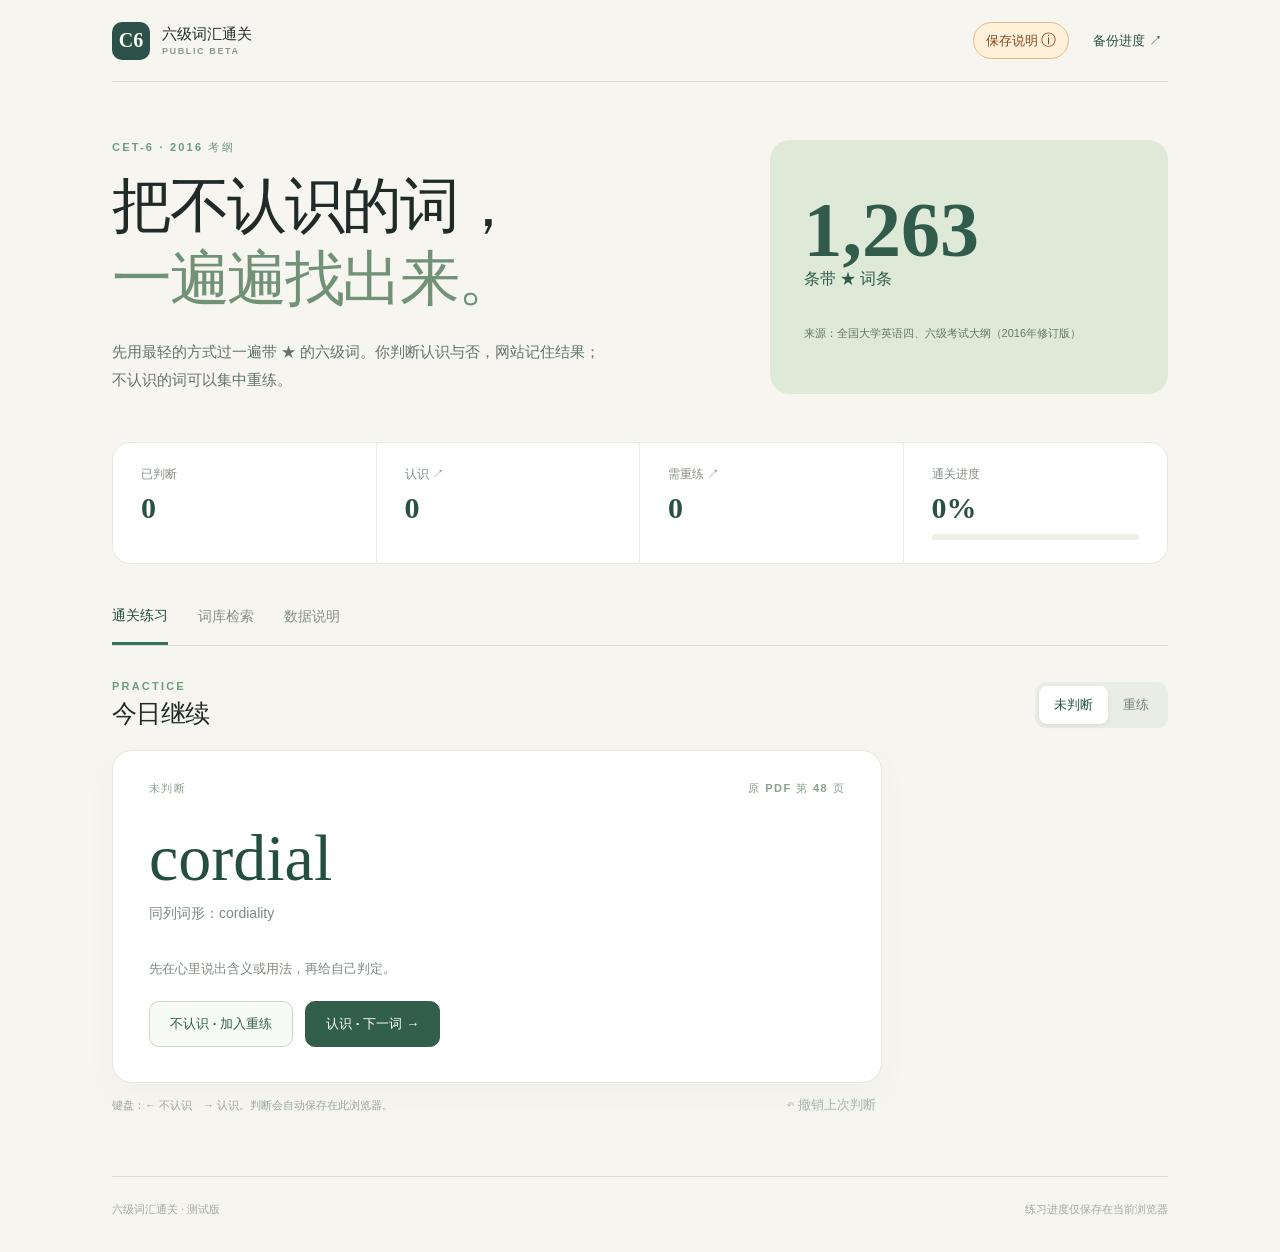
==== index.html @ 2816e0c4 "Add files via upload 更新“保存说明”" ====
<!doctype html>
<html lang="zh-CN">
<head>
  <meta charset="utf-8">
  <meta name="viewport" content="width=device-width, initial-scale=1">
  <meta name="theme-color" content="#f7f5ef">
  <title>六级词汇通关 · 测试版</title>
  <link rel="stylesheet" href="./style.css">
</head>
<body>
  <div class="shell">
    <header class="topbar">
      <div class="brand"><span class="brand-mark">C6</span><span>六级词汇通关 <small>PUBLIC BETA</small></span></div>
      <div class="top-actions">
        <details class="backup-help">
          <summary>保存说明 <span aria-hidden="true">ⓘ</span></summary>
          <div class="backup-help-content">
            <strong>温馨提示</strong>
            <p>每次判断都会自动保存在当前设备的当前浏览器中，无需手动存档，换 Wi-Fi 或移动数据也不影响已保存的记录。</p>
            <p>但换浏览器或设备不会自动同步进度。另外，请使用普通浏览模式，即，不要选择<strong>无痕模式／隐私浏览模式</strong>。</p>
            <p>如果需要换浏览器或设备，可以在上一个设备或浏览器点击“备份进度”导出文件，再在新设备或浏览器中点击“数据说明”里的“导入进度备份”。</p>
          </div>
        </details>
        <button id="backupButton" class="text-button" type="button">备份进度 ↗</button>
      </div>
    </header>
    <main>
      <section class="hero">
        <div><p class="eyebrow">CET-6 · 2016 考纲</p><h1>把不认识的词，<br><em>一遍遍找出来。</em></h1><p class="lede">先用最轻的方式过一遍带 ★ 的六级词。你判断认识与否，网站记住结果；不认识的词可以集中重练。</p></div>
        <div class="hero-side"><div class="hero-number" id="heroTotal">—</div><div>条带 ★ 词条</div><span class="hero-foot">来源：全国大学英语四、六级考试大纲（2016年修订版）</span></div>
      </section>
      <section class="stats" aria-label="学习进度">
        <div><span>已判断</span><strong id="reviewedCount">0</strong></div><div><button id="knownStat" class="stat-inner" type="button" aria-label="查看认识的词"><span>认识 ↗</span><strong id="knownCount">0</strong></button></div><div><button id="unknownStat" class="stat-inner" type="button" aria-label="查看需重练的词"><span>需重练 ↗</span><strong id="unknownCount">0</strong></button></div><div class="progress-box"><span>通关进度</span><strong id="progressPercent">0%</strong><div class="track"><div id="progressFill"></div></div></div>
      </section>
      <nav class="tabs" aria-label="功能切换"><button class="active" data-tab="practice" type="button">通关练习</button><button data-tab="library" type="button">词库检索</button><button data-tab="about" type="button">数据说明</button></nav>
      <section id="practicePanel" class="panel practice-panel">
        <div class="panel-heading"><div><p class="eyebrow">PRACTICE</p><h2 id="practiceTitle">今日继续</h2></div><div class="mode-switch"><button data-mode="new" class="active" type="button">未判断</button><button data-mode="unknown" type="button">重练</button></div></div>
        <div class="card" id="wordCard"><div class="card-top"><span id="cardMode">未判断</span><span id="cardIndex">—</span></div><div class="word" id="currentWord">载入中…</div><div id="wordForms" class="forms"></div><p class="self-check">先在心里说出含义或用法，再给自己判定。</p><div id="exampleBox" class="example hidden"></div><div class="card-actions"><button id="unknownButton" class="secondary" type="button">不认识 · 加入重练</button><button id="knownButton" class="primary" type="button">认识 · 下一词 →</button></div></div>
        <div class="practice-footer"><p class="hint">键盘：← 不认识　→ 认识。判断会自动保存在此浏览器。</p><button id="undoButton" class="text-button" type="button" disabled>↶ 撤销上次判断</button></div>
      </section>
      <section id="libraryPanel" class="panel hidden"><div class="panel-heading"><div><p class="eyebrow">LIBRARY</p><h2>查找考纲词</h2></div><span id="resultCount" class="count-pill"></span></div><div class="search-row"><input id="searchInput" type="search" placeholder="输入英文单词或词形，例如 transition" autocomplete="off" aria-label="搜索词汇"><select id="statusFilter" aria-label="筛选状态"><option value="all">全部状态</option><option value="new">未判断</option><option value="known">认识</option><option value="unknown">需重练</option></select><select id="exampleFilter" aria-label="筛选真题例句"><option value="all">全部词条</option><option value="with">有真题例句</option></select></div><div id="wordList" class="word-list"></div><div class="list-footer"><button id="moreButton" type="button" class="text-button">显示更多 ↓</button></div></section>
      <section id="aboutPanel" class="panel hidden"><div class="panel-heading"><div><p class="eyebrow">ABOUT THE DATA</p><h2>测试版包含什么</h2></div></div><div class="about-grid"><div><b>考纲词表</b><p>从 2016 版大纲提取带 ★ 的词条行。原表一行可能同时列出派生词或拼写变体，练习卡以该行首词为主词展示。</p></div><div><b>真题对应</b><p>已对 2026 年 6 月第一套的扫描页进行本地 OCR，并从原图核对了 18 条短例句。其余 OCR 候选未核对，不会显示为真题例句；目前不代表历年词频。</p></div><div><b>进度保存</b><p>只存于当前浏览器。可以导出 JSON 备份，换设备时导入；清除浏览器数据前请先备份。</p></div><div><b>释义</b><p>此阶段只做自评，不显示中文释义。</p></div></div><button id="importButton" class="outline-button" type="button">导入进度备份</button><input id="importFile" type="file" accept="application/json,.json" hidden></section>
    </main>
    <footer>六级词汇通关 · 测试版 <span>练习进度仅保存在当前浏览器</span></footer>
  </div>
  <script src="./data/vocab.js" defer></script>
  <script src="./app.js" defer></script>
</body>
</html>
---- style.css ----
:root{font-family:Inter,"Segoe UI","Microsoft YaHei",sans-serif;color:#202b29;background:#f7f5ef;font-synthesis:none}*{box-sizing:border-box}body{margin:0}.shell{max-width:1120px;padding:0 32px;margin:auto}.topbar{height:82px;display:flex;align-items:center;justify-content:space-between;border-bottom:1px solid #d8ddd5}.brand{display:flex;align-items:center;gap:12px;font-size:15px;font-weight:750}.brand-mark{display:grid;place-items:center;width:38px;height:38px;color:#f7f5ef;background:#2c5148;border-radius:10px;font-family:Georgia,serif;font-size:20px}.brand small{display:block;margin-top:2px;letter-spacing:.18em;color:#8b9a90;font-size:9px}.text-button{border:0;background:none;color:#2c5148;font-weight:700;cursor:pointer;font-size:13px}.hero{display:grid;grid-template-columns:1.55fr 1fr;gap:40px;padding:58px 0 48px}.eyebrow{margin:0 0 15px;color:#6d9c7b;font-size:11px;font-weight:800;letter-spacing:.2em}h1{font-family:Georgia,"Noto Serif CJK SC","Microsoft YaHei",serif;font-size:clamp(36px,5vw,60px);line-height:1.22;letter-spacing:-.04em;margin:0 0 22px}h1 em{font-style:normal;color:#719277}.lede{max-width:500px;color:#65736d;font-size:15px;line-height:1.85;margin:0}.hero-side{background:#dfe9d8;border-radius:20px;padding:35px 34px;align-self:stretch;display:flex;flex-direction:column;justify-content:center;color:#315c4c;font-weight:700}.hero-number{font-family:Georgia,serif;font-size:78px;line-height:1}.hero-foot{font-weight:400;color:#617867;font-size:11px;margin-top:35px;line-height:1.6}.stats{display:grid;grid-template-columns:repeat(4,1fr);background:#fff;border:1px solid #e5e9e1;border-radius:18px;overflow:hidden}.stats>div{padding:23px 28px;border-right:1px solid #e9ede6}.stats>div:last-child{border:0}.stats span{display:block;color:#849086;font-size:12px;margin-bottom:8px}.stats strong{font-family:Georgia,serif;font-size:30px;color:#2b5146}.track{height:6px;background:#edf1e9;border-radius:99px;margin-top:9px}.track>div{height:100%;width:0;background:#78a883;border-radius:99px}.tabs{display:flex;gap:30px;border-bottom:1px solid #d8ddd5;margin-top:43px}.tabs button{border:0;background:none;color:#839087;padding:0 0 17px;font-size:14px;font-weight:700;cursor:pointer}.tabs button.active{color:#234c3f;border-bottom:3px solid #39705b}.panel{padding:34px 0 48px}.hidden{display:none!important}.panel-heading{display:flex;justify-content:space-between;align-items:center;gap:16px;margin-bottom:20px}.panel-heading .eyebrow{margin-bottom:5px}h2{margin:0;font-size:25px;letter-spacing:-.03em}.mode-switch{background:#e9ede6;border-radius:11px;padding:4px;display:flex}.mode-switch button{border:0;background:none;border-radius:8px;padding:10px 15px;color:#75847a;font-weight:700;cursor:pointer}.mode-switch button.active{background:#fff;color:#285443;box-shadow:0 2px 5px #00000010}.card{background:#fff;border:1px solid #e4e9df;box-shadow:0 12px 32px #2b514609;border-radius:20px;padding:30px 36px 35px;max-width:770px}.card-top{display:flex;justify-content:space-between;font-size:11px;font-weight:800;letter-spacing:.13em;color:#89a18f}.word{font-family:Georgia,serif;font-size:clamp(40px,6vw,66px);color:#244f3e;margin-top:24px;overflow-wrap:anywhere}.forms{margin-top:9px;color:#7a8b80;font-size:14px;min-height:22px}.self-check{margin:33px 0 23px;color:#7c897f;font-size:13px}.card-actions{display:flex;gap:12px}.card-actions button,.outline-button{min-height:46px;padding:0 20px;border-radius:10px;font-weight:750;cursor:pointer}.primary{background:#315f4b;border:1px solid #315f4b;color:#fff}.secondary,.outline-button{background:#f7faf5;border:1px solid #c9d8c9;color:#315f4b}.card-actions button:hover,.outline-button:hover{filter:brightness(.96)}.hint{color:#9ba69e;font-size:11px;margin:15px 0}.example{background:#f5f8f2;border-left:3px solid #7da98a;padding:14px 17px;color:#3c5447;font:15px/1.6 Georgia,serif}.example small{display:block;color:#819080;font:11px/1.5 "Segoe UI",sans-serif;margin-top:7px}.search-row{display:flex;gap:10px;margin-bottom:16px}.search-row input,.search-row select{height:46px;border:1px solid #d9e0d7;border-radius:10px;background:#fff;padding:0 15px;font:14px "Segoe UI",sans-serif;color:#355044}.search-row input{flex:1;min-width:0}.word-list{display:grid;grid-template-columns:repeat(2,1fr);gap:10px}.word-item{border:1px solid #e3e9df;border-radius:12px;background:#fff;padding:16px 19px}.word-item-top{display:flex;justify-content:space-between;align-items:center;gap:10px}.word-item b{font:23px Georgia,serif;color:#2d5944}.tag{font-size:10px;border-radius:20px;background:#f1f4ed;color:#7a8c7f;padding:5px 8px;white-space:nowrap}.tag.known{background:#e7f3e8;color:#3f7951}.tag.unknown{background:#fbebdd;color:#9e6841}.word-item p{font-size:11px;color:#8c9b90;margin:6px 0 0}.word-item .sample{font-size:12px;line-height:1.5;color:#526b59;margin-top:12px}.count-pill{font-size:12px;color:#6d8673;background:#e8eee4;padding:7px 11px;border-radius:30px}.list-footer{text-align:center;padding:20px}.about-grid{display:grid;grid-template-columns:repeat(2,1fr);gap:14px;margin-bottom:22px}.about-grid>div{background:white;border:1px solid #e3e9df;border-radius:12px;padding:19px 21px}.about-grid b{color:#2e5848}.about-grid p{color:#738176;font-size:13px;line-height:1.7;margin:9px 0 0}footer{display:flex;justify-content:space-between;border-top:1px solid #d8ddd5;color:#a0aaa1;font-size:11px;padding:25px 0 35px}@media(max-width:700px){.shell{padding:0 18px}.topbar{height:68px}.hero{grid-template-columns:1fr;padding:38px 0 27px;gap:22px}.hero-side{padding:22px 26px}.hero-number{font-size:52px}.hero-foot{margin-top:8px}.stats{grid-template-columns:repeat(2,1fr)}.stats>div:nth-child(2){border-right:0}.stats>div:nth-child(-n+2){border-bottom:1px solid #e9ede6}.stats>div{padding:17px 20px}.stats strong{font-size:25px}.tabs{margin-top:32px;gap:20px}.panel-heading{align-items:flex-start}.mode-switch button{padding:9px;font-size:11px}.card{padding:23px 21px}.card-actions{flex-direction:column-reverse}.word-list,.about-grid{grid-template-columns:1fr}.search-row{flex-direction:column}.search-row select{width:100%}footer span{display:none}}
.practice-footer{display:flex;align-items:center;justify-content:space-between;max-width:770px;gap:12px}.text-button:disabled{opacity:.38;cursor:not-allowed}.item-actions{display:flex;gap:7px;flex-wrap:wrap;margin-top:14px}.item-actions button{border:1px solid #d7e2d6;background:#f9fbf8;color:#466a53;border-radius:7px;padding:6px 9px;font-size:11px;cursor:pointer}.item-actions button:disabled{opacity:.35;cursor:default}@media(max-width:700px){.practice-footer{align-items:flex-start;flex-direction:column;gap:4px}}
.stat-inner{display:block;width:100%;padding:0;border:0;background:none;text-align:left;cursor:pointer;color:inherit}.stat-inner:hover span{text-decoration:underline;color:#2b5146}.stat-inner:focus-visible{outline:2px solid #39705b;outline-offset:6px;border-radius:3px}
.word-item .sample-source{font-size:10px;color:#98a79b;margin-top:5px}.search-row select{max-width:170px}@media(max-width:700px){.search-row select{max-width:none}}
.top-actions{display:flex;align-items:center;gap:18px}.backup-help{position:relative}.backup-help summary{list-style:none;cursor:pointer;color:#8c451b;background:#fff0da;border:1px solid #e7bb86;border-radius:999px;padding:8px 12px;font-size:13px;font-weight:800;white-space:nowrap}.backup-help summary:hover,.backup-help[open] summary{background:#ffe3bc;color:#713511}.backup-help summary::-webkit-details-marker{display:none}.backup-help summary:focus-visible{outline:2px solid #a6521d;outline-offset:3px}.backup-help summary span{font-size:15px}.backup-help-content{position:absolute;right:-104px;top:calc(100% + 12px);z-index:10;width:min(440px,calc(100vw - 36px));padding:20px 22px;background:#fff;border:1px solid #dce5da;border-radius:14px;box-shadow:0 16px 38px #213c2928;color:#52665a;font-size:13px;line-height:1.7}.backup-help-content::before{content:"";position:absolute;right:127px;top:-7px;width:12px;height:12px;background:#fff;border-left:1px solid #dce5da;border-top:1px solid #dce5da;transform:rotate(45deg)}.backup-help-content>strong{display:block;color:#2c5148;font-size:14px;margin-bottom:8px}.backup-help-content p{margin:9px 0 0}.backup-help-content p strong{color:#285443}@media(max-width:700px){.top-actions{gap:9px}.backup-help summary{font-size:11px;padding:7px 9px}.backup-help-content{right:-87px;top:calc(100% + 14px)}.backup-help-content::before{right:107px}.top-actions .text-button{font-size:11px;white-space:nowrap}}
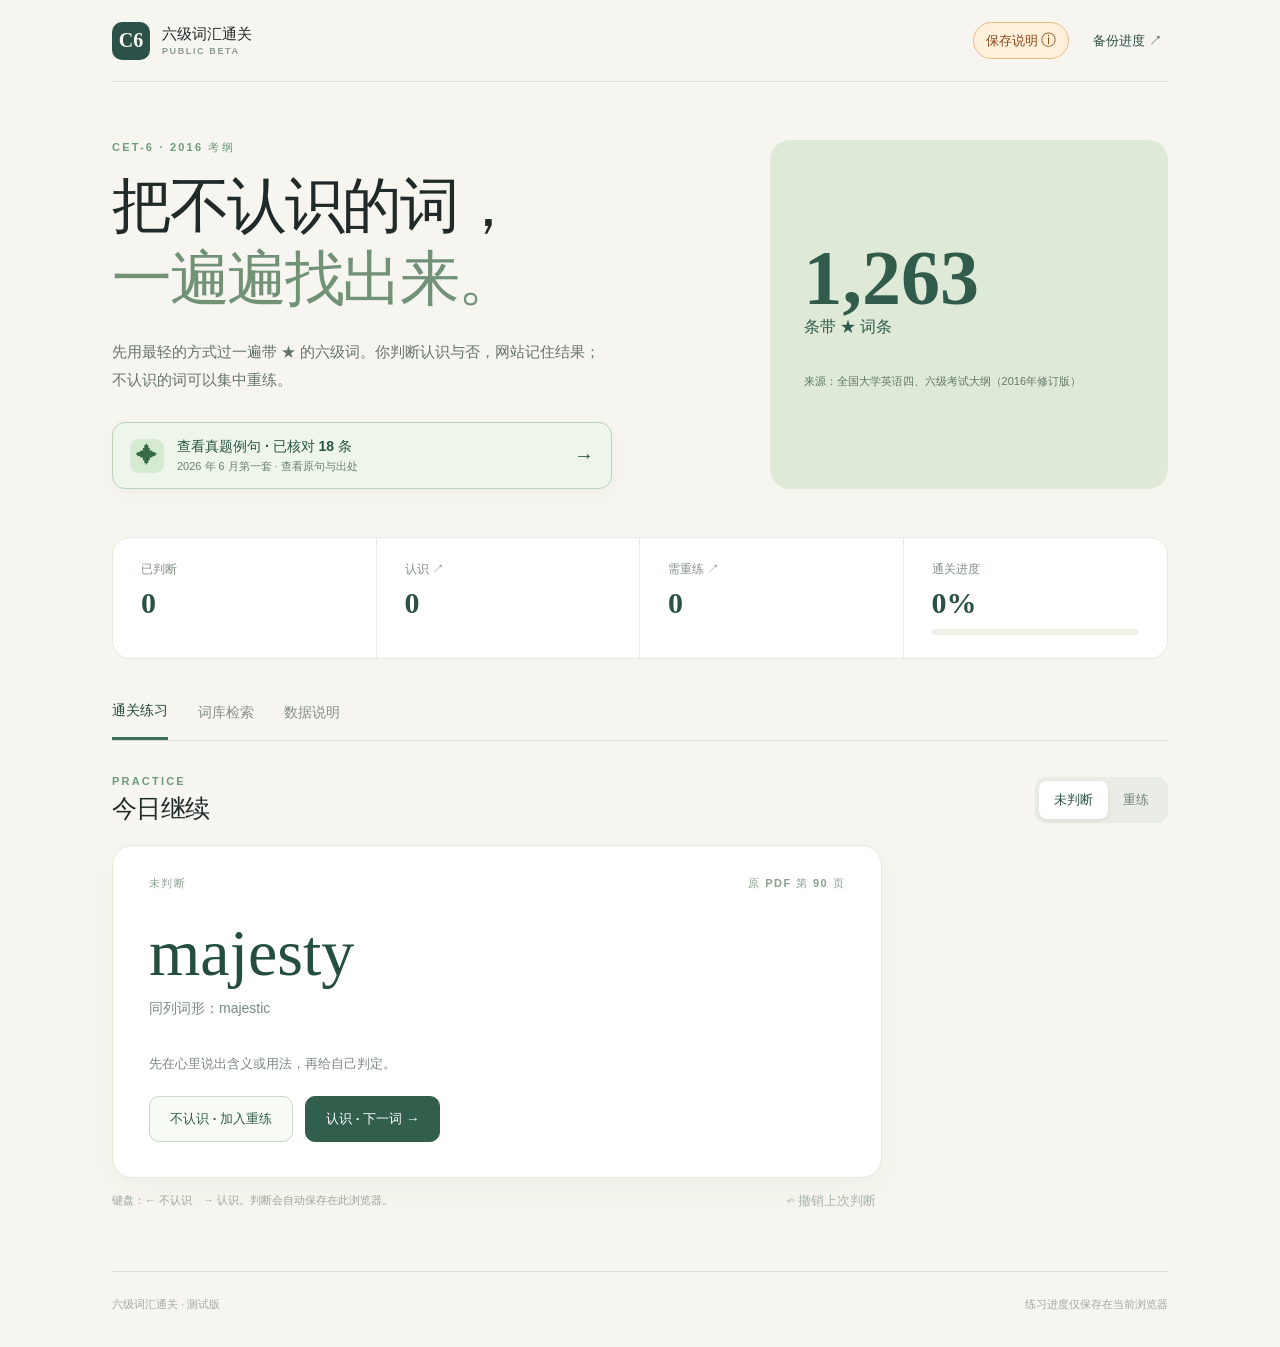
==== commit cd8b2e69: "Add files via upload" ====
--- a/index.html
+++ b/index.html
@@ -26,7 +26,7 @@
     </header>
     <main>
       <section class="hero">
-        <div><p class="eyebrow">CET-6 · 2016 考纲</p><h1>把不认识的词，<br><em>一遍遍找出来。</em></h1><p class="lede">先用最轻的方式过一遍带 ★ 的六级词。你判断认识与否，网站记住结果；不认识的词可以集中重练。</p></div>
+        <div><p class="eyebrow">CET-6 · 2016 考纲</p><h1>把不认识的词，<br><em>一遍遍找出来。</em></h1><p class="lede">先用最轻的方式过一遍带 ★ 的六级词。你判断认识与否，网站记住结果；不认识的词可以集中重练。</p><button id="openExamplesButton" class="examples-entry" type="button"><span class="examples-entry-icon" aria-hidden="true">✦</span><span><strong>查看真题例句 · 已核对 <span id="exampleCount">—</span> 条</strong><small>2026 年 6 月第一套 · 查看原句与出处</small></span><span class="examples-entry-arrow" aria-hidden="true">→</span></button></div>
         <div class="hero-side"><div class="hero-number" id="heroTotal">—</div><div>条带 ★ 词条</div><span class="hero-foot">来源：全国大学英语四、六级考试大纲（2016年修订版）</span></div>
       </section>
       <section class="stats" aria-label="学习进度">
@@ -38,7 +38,7 @@
         <div class="card" id="wordCard"><div class="card-top"><span id="cardMode">未判断</span><span id="cardIndex">—</span></div><div class="word" id="currentWord">载入中…</div><div id="wordForms" class="forms"></div><p class="self-check">先在心里说出含义或用法，再给自己判定。</p><div id="exampleBox" class="example hidden"></div><div class="card-actions"><button id="unknownButton" class="secondary" type="button">不认识 · 加入重练</button><button id="knownButton" class="primary" type="button">认识 · 下一词 →</button></div></div>
         <div class="practice-footer"><p class="hint">键盘：← 不认识　→ 认识。判断会自动保存在此浏览器。</p><button id="undoButton" class="text-button" type="button" disabled>↶ 撤销上次判断</button></div>
       </section>
-      <section id="libraryPanel" class="panel hidden"><div class="panel-heading"><div><p class="eyebrow">LIBRARY</p><h2>查找考纲词</h2></div><span id="resultCount" class="count-pill"></span></div><div class="search-row"><input id="searchInput" type="search" placeholder="输入英文单词或词形，例如 transition" autocomplete="off" aria-label="搜索词汇"><select id="statusFilter" aria-label="筛选状态"><option value="all">全部状态</option><option value="new">未判断</option><option value="known">认识</option><option value="unknown">需重练</option></select><select id="exampleFilter" aria-label="筛选真题例句"><option value="all">全部词条</option><option value="with">有真题例句</option></select></div><div id="wordList" class="word-list"></div><div class="list-footer"><button id="moreButton" type="button" class="text-button">显示更多 ↓</button></div></section>
+      <section id="libraryPanel" class="panel hidden"><div class="panel-heading"><div><p class="eyebrow">LIBRARY</p><h2 id="libraryTitle">查找考纲词</h2></div><span id="resultCount" class="count-pill"></span></div><p id="exampleContext" class="example-context hidden">以下为 2026 年 6 月第一套中已核对的短例句，附原卷出处；目前不代表历年词频。</p><div class="search-row"><input id="searchInput" type="search" placeholder="输入英文单词或词形，例如 transition" autocomplete="off" aria-label="搜索词汇"><select id="statusFilter" aria-label="筛选状态"><option value="all">全部状态</option><option value="new">未判断</option><option value="known">认识</option><option value="unknown">需重练</option></select><select id="exampleFilter" aria-label="筛选真题例句"><option value="all">全部词条</option><option value="with">有真题例句</option></select></div><div id="wordList" class="word-list"></div><div class="list-footer"><button id="moreButton" type="button" class="text-button">显示更多 ↓</button></div></section>
       <section id="aboutPanel" class="panel hidden"><div class="panel-heading"><div><p class="eyebrow">ABOUT THE DATA</p><h2>测试版包含什么</h2></div></div><div class="about-grid"><div><b>考纲词表</b><p>从 2016 版大纲提取带 ★ 的词条行。原表一行可能同时列出派生词或拼写变体，练习卡以该行首词为主词展示。</p></div><div><b>真题对应</b><p>已对 2026 年 6 月第一套的扫描页进行本地 OCR，并从原图核对了 18 条短例句。其余 OCR 候选未核对，不会显示为真题例句；目前不代表历年词频。</p></div><div><b>进度保存</b><p>只存于当前浏览器。可以导出 JSON 备份，换设备时导入；清除浏览器数据前请先备份。</p></div><div><b>释义</b><p>此阶段只做自评，不显示中文释义。</p></div></div><button id="importButton" class="outline-button" type="button">导入进度备份</button><input id="importFile" type="file" accept="application/json,.json" hidden></section>
     </main>
     <footer>六级词汇通关 · 测试版 <span>练习进度仅保存在当前浏览器</span></footer>
--- a/style.css
+++ b/style.css
@@ -3,3 +3,4 @@
 .stat-inner{display:block;width:100%;padding:0;border:0;background:none;text-align:left;cursor:pointer;color:inherit}.stat-inner:hover span{text-decoration:underline;color:#2b5146}.stat-inner:focus-visible{outline:2px solid #39705b;outline-offset:6px;border-radius:3px}
 .word-item .sample-source{font-size:10px;color:#98a79b;margin-top:5px}.search-row select{max-width:170px}@media(max-width:700px){.search-row select{max-width:none}}
 .top-actions{display:flex;align-items:center;gap:18px}.backup-help{position:relative}.backup-help summary{list-style:none;cursor:pointer;color:#8c451b;background:#fff0da;border:1px solid #e7bb86;border-radius:999px;padding:8px 12px;font-size:13px;font-weight:800;white-space:nowrap}.backup-help summary:hover,.backup-help[open] summary{background:#ffe3bc;color:#713511}.backup-help summary::-webkit-details-marker{display:none}.backup-help summary:focus-visible{outline:2px solid #a6521d;outline-offset:3px}.backup-help summary span{font-size:15px}.backup-help-content{position:absolute;right:-104px;top:calc(100% + 12px);z-index:10;width:min(440px,calc(100vw - 36px));padding:20px 22px;background:#fff;border:1px solid #dce5da;border-radius:14px;box-shadow:0 16px 38px #213c2928;color:#52665a;font-size:13px;line-height:1.7}.backup-help-content::before{content:"";position:absolute;right:127px;top:-7px;width:12px;height:12px;background:#fff;border-left:1px solid #dce5da;border-top:1px solid #dce5da;transform:rotate(45deg)}.backup-help-content>strong{display:block;color:#2c5148;font-size:14px;margin-bottom:8px}.backup-help-content p{margin:9px 0 0}.backup-help-content p strong{color:#285443}@media(max-width:700px){.top-actions{gap:9px}.backup-help summary{font-size:11px;padding:7px 9px}.backup-help-content{right:-87px;top:calc(100% + 14px)}.backup-help-content::before{right:107px}.top-actions .text-button{font-size:11px;white-space:nowrap}}
+.examples-entry{display:flex;align-items:center;gap:13px;width:min(100%,500px);margin-top:28px;padding:14px 17px;text-align:left;background:#eef5ea;border:1px solid #b9d2b9;border-radius:13px;color:#285643;cursor:pointer;box-shadow:0 5px 18px #2b51460b}.examples-entry:hover{background:#e2f0df;border-color:#79a47f}.examples-entry:focus-visible{outline:2px solid #39705b;outline-offset:3px}.examples-entry-icon{display:grid;place-items:center;flex:none;width:34px;height:34px;border-radius:9px;background:#d6e9d2;color:#376a49;font-size:22px}.examples-entry strong,.examples-entry small{display:block}.examples-entry strong{font-size:14px;line-height:1.4}.examples-entry small{margin-top:3px;color:#6d826f;font-size:11px}.examples-entry-arrow{margin-left:auto;font-size:20px}.example-context{max-width:750px;margin:-3px 0 18px;color:#6d806f;font-size:12px;line-height:1.7}@media(max-width:700px){.examples-entry{margin-top:23px;padding:12px 13px}.examples-entry strong{font-size:12px}.examples-entry small{font-size:10px}}
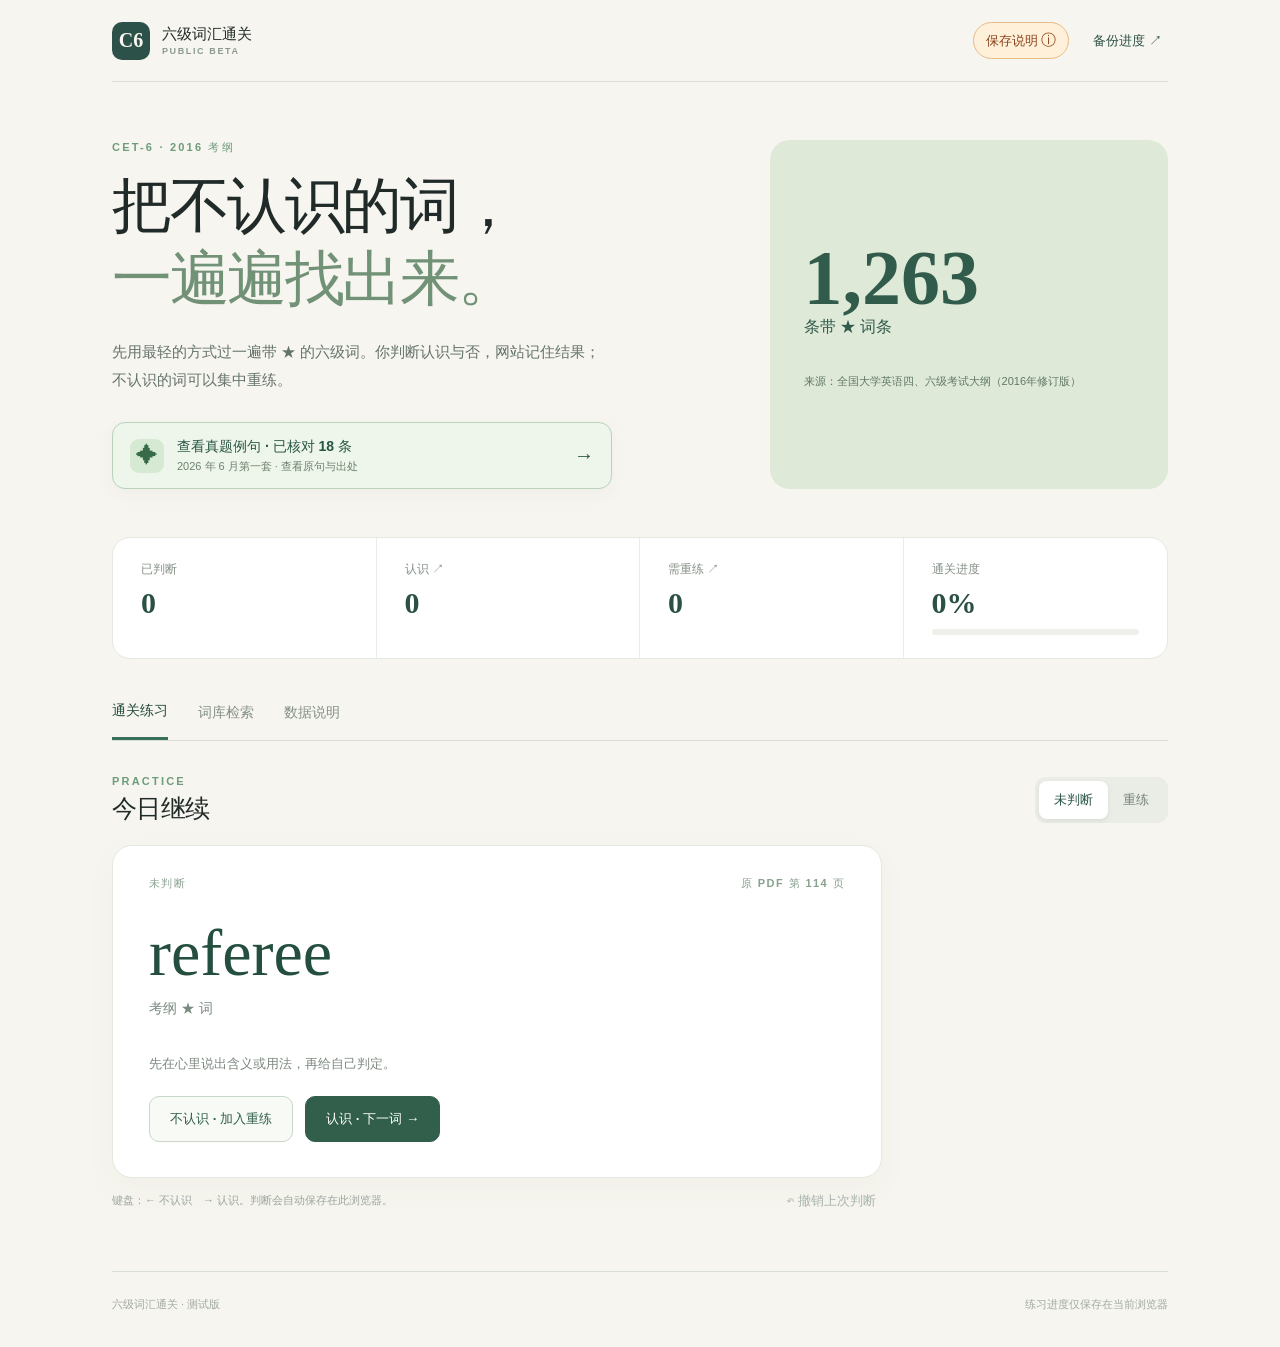
==== commit 567b6423: "Add files via upload 页面用了旧的脚本和样式，更新" ====
--- a/index.html
+++ b/index.html
@@ -5,7 +5,7 @@
   <meta name="viewport" content="width=device-width, initial-scale=1">
   <meta name="theme-color" content="#f7f5ef">
   <title>六级词汇通关 · 测试版</title>
-  <link rel="stylesheet" href="./style.css">
+  <link rel="stylesheet" href="./style.css?v=20261120-examples">
 </head>
 <body>
   <div class="shell">
@@ -44,6 +44,6 @@
     <footer>六级词汇通关 · 测试版 <span>练习进度仅保存在当前浏览器</span></footer>
   </div>
   <script src="./data/vocab.js" defer></script>
-  <script src="./app.js" defer></script>
+  <script src="./app.js?v=20261120-examples" defer></script>
 </body>
 </html>
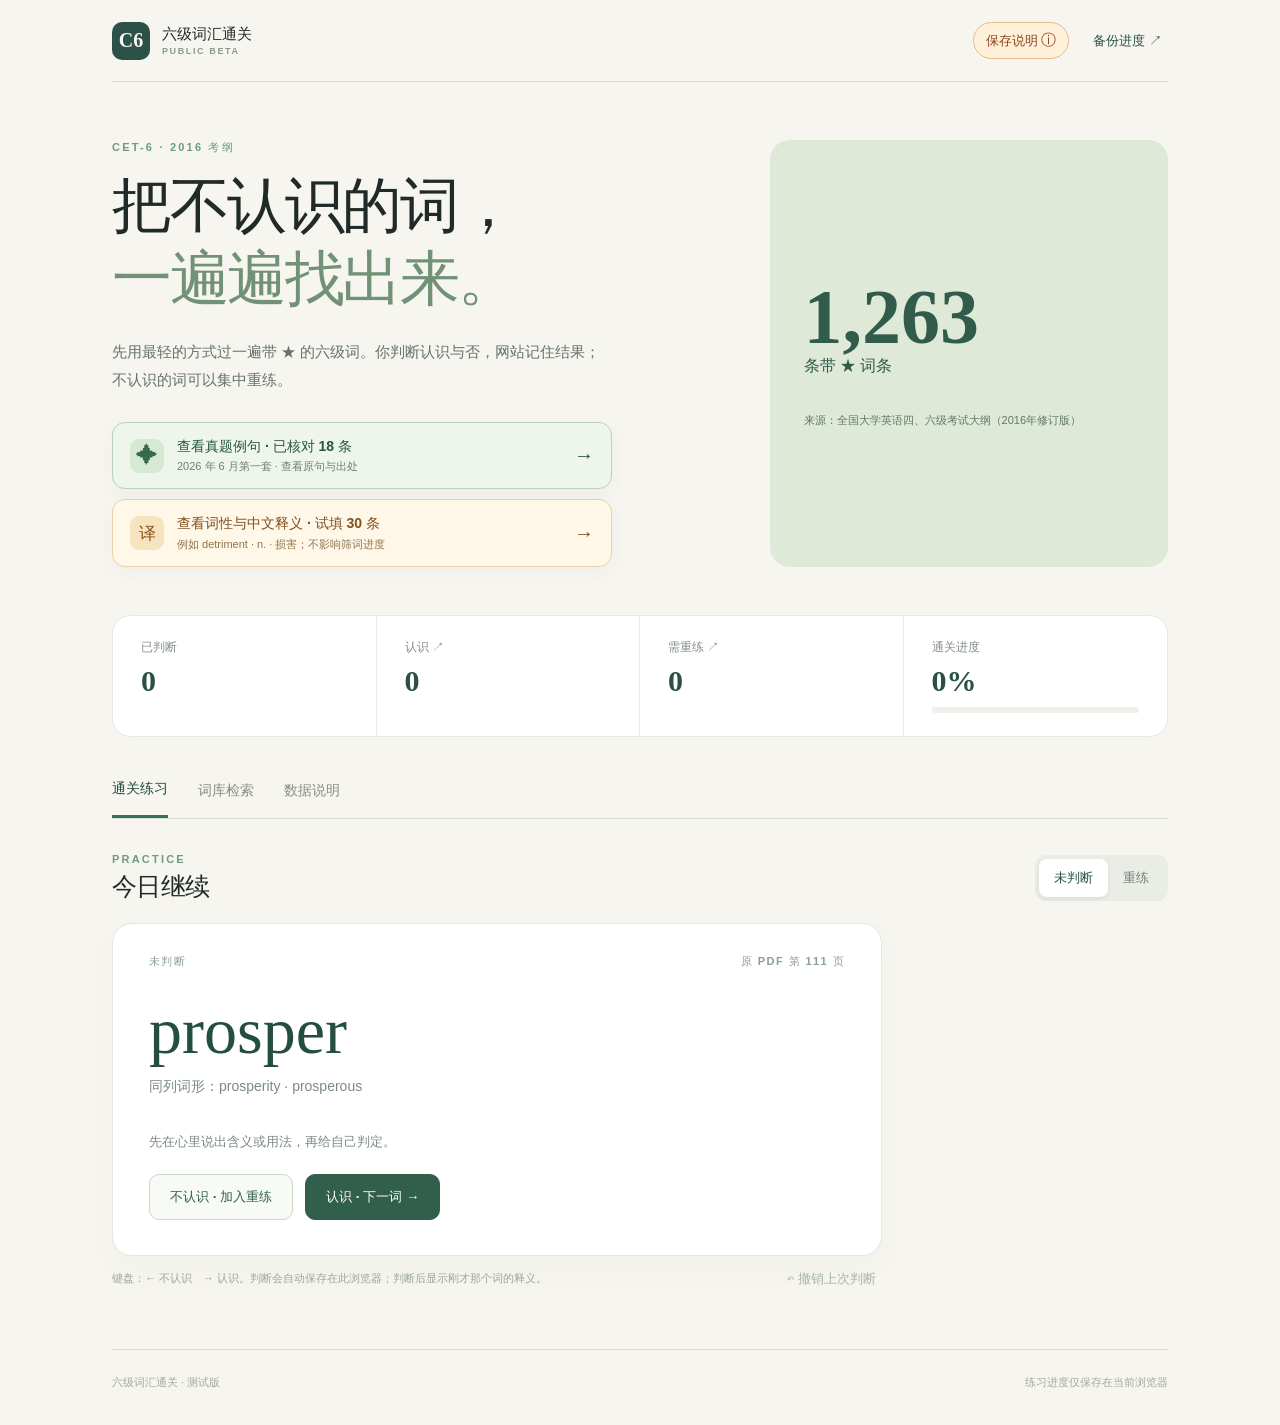
==== commit c0edc527: "Add files via upload 增加中文释义" ====
--- a/index.html
+++ b/index.html
@@ -5,7 +5,7 @@
   <meta name="viewport" content="width=device-width, initial-scale=1">
   <meta name="theme-color" content="#f7f5ef">
   <title>六级词汇通关 · 测试版</title>
-  <link rel="stylesheet" href="./style.css?v=20261120-examples">
+  <link rel="stylesheet" href="./style.css?v=20261120-meanings-preview2">
 </head>
 <body>
   <div class="shell">
@@ -26,7 +26,7 @@
     </header>
     <main>
       <section class="hero">
-        <div><p class="eyebrow">CET-6 · 2016 考纲</p><h1>把不认识的词，<br><em>一遍遍找出来。</em></h1><p class="lede">先用最轻的方式过一遍带 ★ 的六级词。你判断认识与否，网站记住结果；不认识的词可以集中重练。</p><button id="openExamplesButton" class="examples-entry" type="button"><span class="examples-entry-icon" aria-hidden="true">✦</span><span><strong>查看真题例句 · 已核对 <span id="exampleCount">—</span> 条</strong><small>2026 年 6 月第一套 · 查看原句与出处</small></span><span class="examples-entry-arrow" aria-hidden="true">→</span></button></div>
+        <div><p class="eyebrow">CET-6 · 2016 考纲</p><h1>把不认识的词，<br><em>一遍遍找出来。</em></h1><p class="lede">先用最轻的方式过一遍带 ★ 的六级词。你判断认识与否，网站记住结果；不认识的词可以集中重练。</p><button id="openExamplesButton" class="examples-entry" type="button"><span class="examples-entry-icon" aria-hidden="true">✦</span><span><strong>查看真题例句 · 已核对 <span id="exampleCount">—</span> 条</strong><small>2026 年 6 月第一套 · 查看原句与出处</small></span><span class="examples-entry-arrow" aria-hidden="true">→</span></button><button id="openMeaningsButton" class="examples-entry meanings-entry" type="button"><span class="examples-entry-icon" aria-hidden="true">译</span><span><strong>查看词性与中文释义 · 试填 <span id="heroMeaningCount">—</span> 条</strong><small>例如 detriment · n. · 损害；不影响筛词进度</small></span><span class="examples-entry-arrow" aria-hidden="true">→</span></button></div>
         <div class="hero-side"><div class="hero-number" id="heroTotal">—</div><div>条带 ★ 词条</div><span class="hero-foot">来源：全国大学英语四、六级考试大纲（2016年修订版）</span></div>
       </section>
       <section class="stats" aria-label="学习进度">
@@ -36,14 +36,16 @@
       <section id="practicePanel" class="panel practice-panel">
         <div class="panel-heading"><div><p class="eyebrow">PRACTICE</p><h2 id="practiceTitle">今日继续</h2></div><div class="mode-switch"><button data-mode="new" class="active" type="button">未判断</button><button data-mode="unknown" type="button">重练</button></div></div>
         <div class="card" id="wordCard"><div class="card-top"><span id="cardMode">未判断</span><span id="cardIndex">—</span></div><div class="word" id="currentWord">载入中…</div><div id="wordForms" class="forms"></div><p class="self-check">先在心里说出含义或用法，再给自己判定。</p><div id="exampleBox" class="example hidden"></div><div class="card-actions"><button id="unknownButton" class="secondary" type="button">不认识 · 加入重练</button><button id="knownButton" class="primary" type="button">认识 · 下一词 →</button></div></div>
-        <div class="practice-footer"><p class="hint">键盘：← 不认识　→ 认识。判断会自动保存在此浏览器。</p><button id="undoButton" class="text-button" type="button" disabled>↶ 撤销上次判断</button></div>
+        <div id="reviewFeedback" class="review-feedback hidden" role="status" aria-live="polite"></div>
+        <div class="practice-footer"><p class="hint">键盘：← 不认识　→ 认识。判断会自动保存在此浏览器；判断后显示刚才那个词的释义。</p><button id="undoButton" class="text-button" type="button" disabled>↶ 撤销上次判断</button></div>
       </section>
-      <section id="libraryPanel" class="panel hidden"><div class="panel-heading"><div><p class="eyebrow">LIBRARY</p><h2 id="libraryTitle">查找考纲词</h2></div><span id="resultCount" class="count-pill"></span></div><p id="exampleContext" class="example-context hidden">以下为 2026 年 6 月第一套中已核对的短例句，附原卷出处；目前不代表历年词频。</p><div class="search-row"><input id="searchInput" type="search" placeholder="输入英文单词或词形，例如 transition" autocomplete="off" aria-label="搜索词汇"><select id="statusFilter" aria-label="筛选状态"><option value="all">全部状态</option><option value="new">未判断</option><option value="known">认识</option><option value="unknown">需重练</option></select><select id="exampleFilter" aria-label="筛选真题例句"><option value="all">全部词条</option><option value="with">有真题例句</option></select></div><div id="wordList" class="word-list"></div><div class="list-footer"><button id="moreButton" type="button" class="text-button">显示更多 ↓</button></div></section>
-      <section id="aboutPanel" class="panel hidden"><div class="panel-heading"><div><p class="eyebrow">ABOUT THE DATA</p><h2>测试版包含什么</h2></div></div><div class="about-grid"><div><b>考纲词表</b><p>从 2016 版大纲提取带 ★ 的词条行。原表一行可能同时列出派生词或拼写变体，练习卡以该行首词为主词展示。</p></div><div><b>真题对应</b><p>已对 2026 年 6 月第一套的扫描页进行本地 OCR，并从原图核对了 18 条短例句。其余 OCR 候选未核对，不会显示为真题例句；目前不代表历年词频。</p></div><div><b>进度保存</b><p>只存于当前浏览器。可以导出 JSON 备份，换设备时导入；清除浏览器数据前请先备份。</p></div><div><b>释义</b><p>此阶段只做自评，不显示中文释义。</p></div></div><button id="importButton" class="outline-button" type="button">导入进度备份</button><input id="importFile" type="file" accept="application/json,.json" hidden></section>
+      <section id="libraryPanel" class="panel hidden"><div class="panel-heading"><div><p class="eyebrow">LIBRARY</p><h2 id="libraryTitle">查找考纲词</h2></div><span id="resultCount" class="count-pill"></span></div><p id="exampleContext" class="example-context hidden">以下为 2026 年 6 月第一套中已核对的短例句，附原卷出处；目前不代表历年词频。</p><p id="meaningContext" class="meaning-context">释义在判断后显示：有真题的词区分“常见义”和“本句义”；未填的词标注“释义待补充”。</p><div class="search-row"><input id="searchInput" type="search" placeholder="输入英文单词或词形，例如 transition" autocomplete="off" aria-label="搜索词汇"><select id="statusFilter" aria-label="筛选状态"><option value="all">全部状态</option><option value="new">未判断</option><option value="known">认识</option><option value="unknown">需重练</option></select><select id="exampleFilter" aria-label="筛选真题例句"><option value="all">全部词条</option><option value="with">有真题例句</option></select><select id="meaningFilter" aria-label="筛选已填释义"><option value="all">全部释义状态</option><option value="with">有试填释义</option></select></div><div id="wordList" class="word-list"></div><div class="list-footer"><button id="moreButton" type="button" class="text-button">显示更多 ↓</button></div></section>
+      <section id="aboutPanel" class="panel hidden"><div class="panel-heading"><div><p class="eyebrow">ABOUT THE DATA</p><h2>测试版包含什么</h2></div></div><div class="about-grid"><div><b>考纲词表</b><p>从 2016 版大纲提取带 ★ 的词条行。原表一行可能同时列出派生词或拼写变体，练习卡以该行首词为主词展示。</p></div><div><b>真题对应</b><p>已对 2026 年 6 月第一套的扫描页进行本地 OCR，并从原图核对了 18 条短例句。其余 OCR 候选未核对，不会显示为真题例句；目前不代表历年词频。</p></div><div><b>进度保存</b><p>只存于当前浏览器。可以导出 JSON 备份，换设备时导入；清除浏览器数据前请先备份。</p></div><div><b>释义</b><p>本地预览先试填 <span id="meaningCount">—</span> 条考纲主词的常见义，其中 18 条另标真题中实际词形的句中义。判断后显示释义；未填的词明确标注“释义待补充”。词性采用 n.、v.、adj. 等缩写。</p></div></div><button id="importButton" class="outline-button" type="button">导入进度备份</button><input id="importFile" type="file" accept="application/json,.json" hidden></section>
     </main>
     <footer>六级词汇通关 · 测试版 <span>练习进度仅保存在当前浏览器</span></footer>
   </div>
   <script src="./data/vocab.js" defer></script>
-  <script src="./app.js?v=20261120-examples" defer></script>
+  <script src="./data/meanings.js" defer></script>
+  <script src="./app.js?v=20261120-meanings-preview2" defer></script>
 </body>
 </html>
--- a/style.css
+++ b/style.css
@@ -4,3 +4,5 @@
 .word-item .sample-source{font-size:10px;color:#98a79b;margin-top:5px}.search-row select{max-width:170px}@media(max-width:700px){.search-row select{max-width:none}}
 .top-actions{display:flex;align-items:center;gap:18px}.backup-help{position:relative}.backup-help summary{list-style:none;cursor:pointer;color:#8c451b;background:#fff0da;border:1px solid #e7bb86;border-radius:999px;padding:8px 12px;font-size:13px;font-weight:800;white-space:nowrap}.backup-help summary:hover,.backup-help[open] summary{background:#ffe3bc;color:#713511}.backup-help summary::-webkit-details-marker{display:none}.backup-help summary:focus-visible{outline:2px solid #a6521d;outline-offset:3px}.backup-help summary span{font-size:15px}.backup-help-content{position:absolute;right:-104px;top:calc(100% + 12px);z-index:10;width:min(440px,calc(100vw - 36px));padding:20px 22px;background:#fff;border:1px solid #dce5da;border-radius:14px;box-shadow:0 16px 38px #213c2928;color:#52665a;font-size:13px;line-height:1.7}.backup-help-content::before{content:"";position:absolute;right:127px;top:-7px;width:12px;height:12px;background:#fff;border-left:1px solid #dce5da;border-top:1px solid #dce5da;transform:rotate(45deg)}.backup-help-content>strong{display:block;color:#2c5148;font-size:14px;margin-bottom:8px}.backup-help-content p{margin:9px 0 0}.backup-help-content p strong{color:#285443}@media(max-width:700px){.top-actions{gap:9px}.backup-help summary{font-size:11px;padding:7px 9px}.backup-help-content{right:-87px;top:calc(100% + 14px)}.backup-help-content::before{right:107px}.top-actions .text-button{font-size:11px;white-space:nowrap}}
 .examples-entry{display:flex;align-items:center;gap:13px;width:min(100%,500px);margin-top:28px;padding:14px 17px;text-align:left;background:#eef5ea;border:1px solid #b9d2b9;border-radius:13px;color:#285643;cursor:pointer;box-shadow:0 5px 18px #2b51460b}.examples-entry:hover{background:#e2f0df;border-color:#79a47f}.examples-entry:focus-visible{outline:2px solid #39705b;outline-offset:3px}.examples-entry-icon{display:grid;place-items:center;flex:none;width:34px;height:34px;border-radius:9px;background:#d6e9d2;color:#376a49;font-size:22px}.examples-entry strong,.examples-entry small{display:block}.examples-entry strong{font-size:14px;line-height:1.4}.examples-entry small{margin-top:3px;color:#6d826f;font-size:11px}.examples-entry-arrow{margin-left:auto;font-size:20px}.example-context{max-width:750px;margin:-3px 0 18px;color:#6d806f;font-size:12px;line-height:1.7}@media(max-width:700px){.examples-entry{margin-top:23px;padding:12px 13px}.examples-entry strong{font-size:12px}.examples-entry small{font-size:10px}}
+.review-feedback{max-width:770px;margin-top:14px;padding:16px 20px;background:#edf5eb;border:1px solid #c8dcc8;border-radius:12px;color:#315945;font-size:13px;line-height:1.6}.review-feedback strong{display:block;margin-bottom:7px}.review-feedback p,.word-meaning p{margin:4px 0}.word-meaning{margin-top:12px;padding:10px 12px;background:#f2f7ef;border-radius:8px;color:#3a6146;font-size:12px;line-height:1.5}.meaning-context{max-width:750px;margin:-3px 0 18px;color:#6d806f;font-size:12px;line-height:1.7}.example-context+.meaning-context{margin-top:-10px}
+.meanings-entry{margin-top:10px;background:#fff7e8;border-color:#e8d2a7;color:#80501f}.meanings-entry:hover{background:#ffefd4;border-color:#cfa768}.meanings-entry .examples-entry-icon{background:#f6e4bf;color:#8a551f;font-size:17px;font-weight:800}.meanings-entry small{color:#92744e}@media(max-width:900px) and (min-width:701px){.search-row{flex-wrap:wrap}.search-row input{flex-basis:100%}.search-row select{flex:1;max-width:none}}
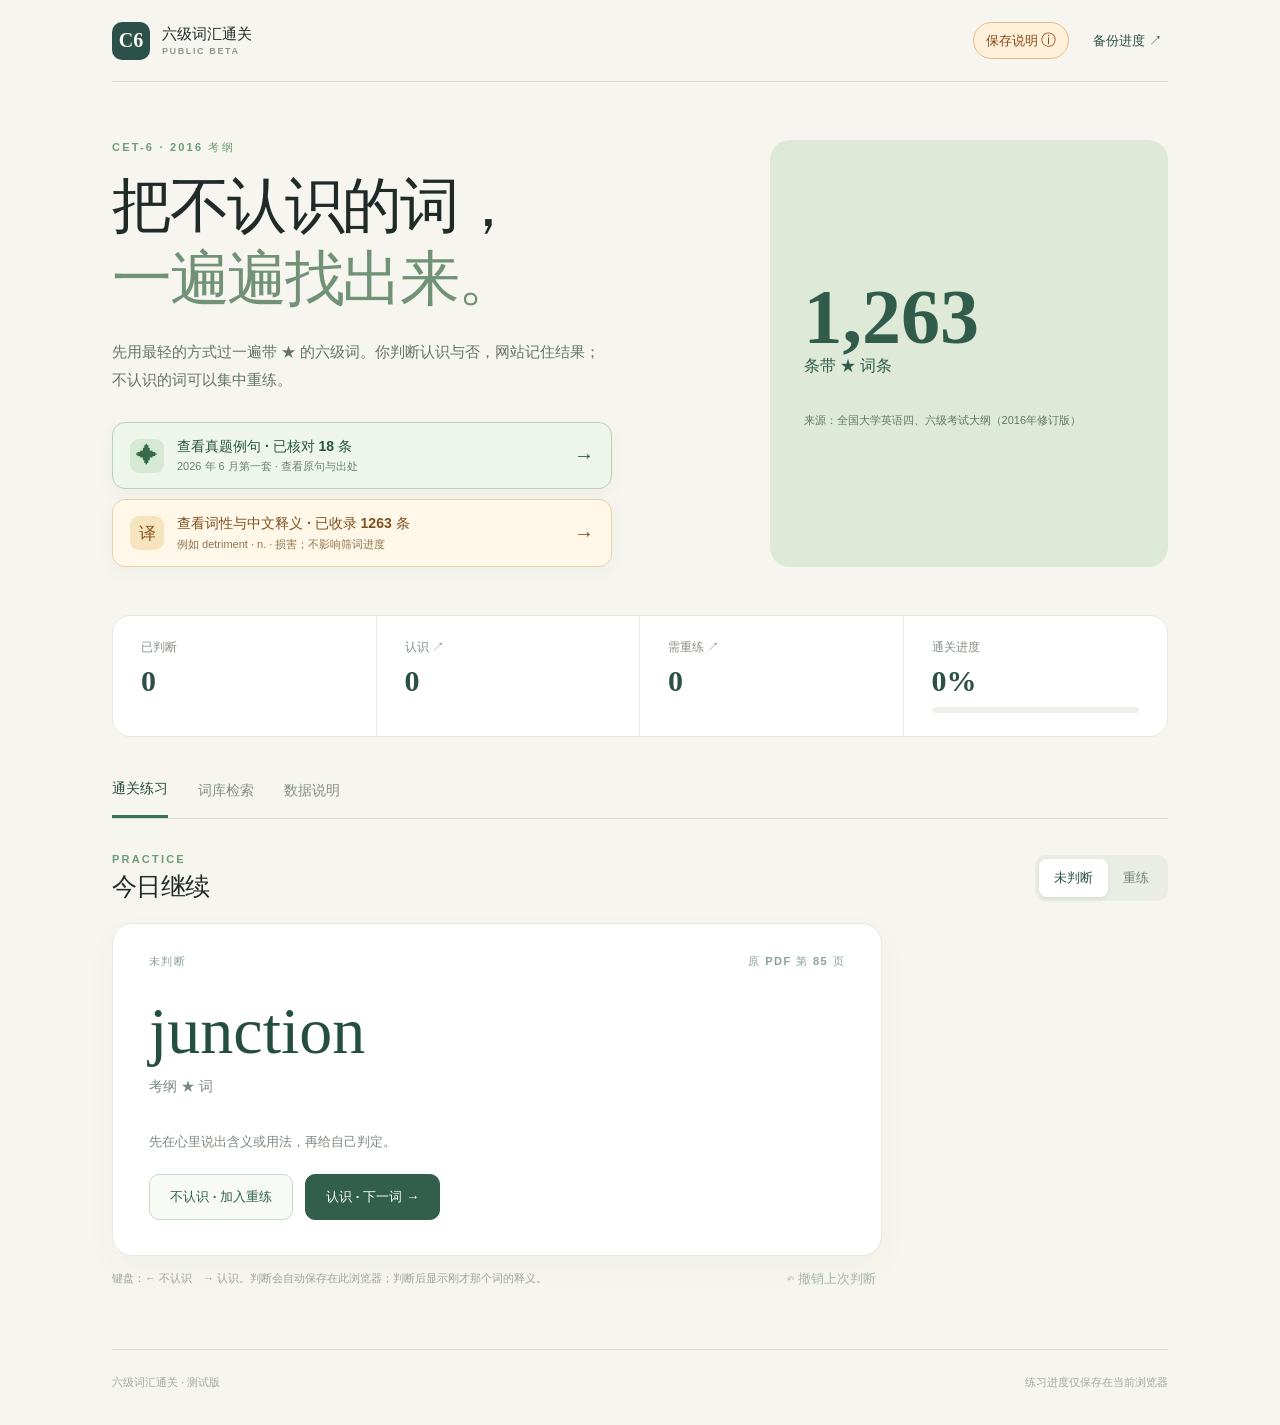
==== commit cb2b8458: "Add files via upload 上传更多中文释义" ====
--- a/index.html
+++ b/index.html
@@ -5,7 +5,7 @@
   <meta name="viewport" content="width=device-width, initial-scale=1">
   <meta name="theme-color" content="#f7f5ef">
   <title>六级词汇通关 · 测试版</title>
-  <link rel="stylesheet" href="./style.css?v=20261120-meanings-preview2">
+  <link rel="stylesheet" href="./style.css?v=20261121-meanings-full">
 </head>
 <body>
   <div class="shell">
@@ -26,7 +26,7 @@
     </header>
     <main>
       <section class="hero">
-        <div><p class="eyebrow">CET-6 · 2016 考纲</p><h1>把不认识的词，<br><em>一遍遍找出来。</em></h1><p class="lede">先用最轻的方式过一遍带 ★ 的六级词。你判断认识与否，网站记住结果；不认识的词可以集中重练。</p><button id="openExamplesButton" class="examples-entry" type="button"><span class="examples-entry-icon" aria-hidden="true">✦</span><span><strong>查看真题例句 · 已核对 <span id="exampleCount">—</span> 条</strong><small>2026 年 6 月第一套 · 查看原句与出处</small></span><span class="examples-entry-arrow" aria-hidden="true">→</span></button><button id="openMeaningsButton" class="examples-entry meanings-entry" type="button"><span class="examples-entry-icon" aria-hidden="true">译</span><span><strong>查看词性与中文释义 · 试填 <span id="heroMeaningCount">—</span> 条</strong><small>例如 detriment · n. · 损害；不影响筛词进度</small></span><span class="examples-entry-arrow" aria-hidden="true">→</span></button></div>
+        <div><p class="eyebrow">CET-6 · 2016 考纲</p><h1>把不认识的词，<br><em>一遍遍找出来。</em></h1><p class="lede">先用最轻的方式过一遍带 ★ 的六级词。你判断认识与否，网站记住结果；不认识的词可以集中重练。</p><button id="openExamplesButton" class="examples-entry" type="button"><span class="examples-entry-icon" aria-hidden="true">✦</span><span><strong>查看真题例句 · 已核对 <span id="exampleCount">—</span> 条</strong><small>2026 年 6 月第一套 · 查看原句与出处</small></span><span class="examples-entry-arrow" aria-hidden="true">→</span></button><button id="openMeaningsButton" class="examples-entry meanings-entry" type="button"><span class="examples-entry-icon" aria-hidden="true">译</span><span><strong>查看词性与中文释义 · 已收录 <span id="heroMeaningCount">—</span> 条</strong><small>例如 detriment · n. · 损害；不影响筛词进度</small></span><span class="examples-entry-arrow" aria-hidden="true">→</span></button></div>
         <div class="hero-side"><div class="hero-number" id="heroTotal">—</div><div>条带 ★ 词条</div><span class="hero-foot">来源：全国大学英语四、六级考试大纲（2016年修订版）</span></div>
       </section>
       <section class="stats" aria-label="学习进度">
@@ -39,13 +39,13 @@
         <div id="reviewFeedback" class="review-feedback hidden" role="status" aria-live="polite"></div>
         <div class="practice-footer"><p class="hint">键盘：← 不认识　→ 认识。判断会自动保存在此浏览器；判断后显示刚才那个词的释义。</p><button id="undoButton" class="text-button" type="button" disabled>↶ 撤销上次判断</button></div>
       </section>
-      <section id="libraryPanel" class="panel hidden"><div class="panel-heading"><div><p class="eyebrow">LIBRARY</p><h2 id="libraryTitle">查找考纲词</h2></div><span id="resultCount" class="count-pill"></span></div><p id="exampleContext" class="example-context hidden">以下为 2026 年 6 月第一套中已核对的短例句，附原卷出处；目前不代表历年词频。</p><p id="meaningContext" class="meaning-context">释义在判断后显示：有真题的词区分“常见义”和“本句义”；未填的词标注“释义待补充”。</p><div class="search-row"><input id="searchInput" type="search" placeholder="输入英文单词或词形，例如 transition" autocomplete="off" aria-label="搜索词汇"><select id="statusFilter" aria-label="筛选状态"><option value="all">全部状态</option><option value="new">未判断</option><option value="known">认识</option><option value="unknown">需重练</option></select><select id="exampleFilter" aria-label="筛选真题例句"><option value="all">全部词条</option><option value="with">有真题例句</option></select><select id="meaningFilter" aria-label="筛选已填释义"><option value="all">全部释义状态</option><option value="with">有试填释义</option></select></div><div id="wordList" class="word-list"></div><div class="list-footer"><button id="moreButton" type="button" class="text-button">显示更多 ↓</button></div></section>
-      <section id="aboutPanel" class="panel hidden"><div class="panel-heading"><div><p class="eyebrow">ABOUT THE DATA</p><h2>测试版包含什么</h2></div></div><div class="about-grid"><div><b>考纲词表</b><p>从 2016 版大纲提取带 ★ 的词条行。原表一行可能同时列出派生词或拼写变体，练习卡以该行首词为主词展示。</p></div><div><b>真题对应</b><p>已对 2026 年 6 月第一套的扫描页进行本地 OCR，并从原图核对了 18 条短例句。其余 OCR 候选未核对，不会显示为真题例句；目前不代表历年词频。</p></div><div><b>进度保存</b><p>只存于当前浏览器。可以导出 JSON 备份，换设备时导入；清除浏览器数据前请先备份。</p></div><div><b>释义</b><p>本地预览先试填 <span id="meaningCount">—</span> 条考纲主词的常见义，其中 18 条另标真题中实际词形的句中义。判断后显示释义；未填的词明确标注“释义待补充”。词性采用 n.、v.、adj. 等缩写。</p></div></div><button id="importButton" class="outline-button" type="button">导入进度备份</button><input id="importFile" type="file" accept="application/json,.json" hidden></section>
+      <section id="libraryPanel" class="panel hidden"><div class="panel-heading"><div><p class="eyebrow">LIBRARY</p><h2 id="libraryTitle">查找考纲词</h2></div><span id="resultCount" class="count-pill"></span></div><p id="exampleContext" class="example-context hidden">以下为 2026 年 6 月第一套中已核对的短例句，附原卷出处；目前不代表历年词频。</p><p id="meaningContext" class="meaning-context">释义在判断后显示：有真题的词区分“常见义”和“本句义”；自动匹配释义可在后续校对。</p><div class="search-row"><input id="searchInput" type="search" placeholder="输入英文单词或词形，例如 transition" autocomplete="off" aria-label="搜索词汇"><select id="statusFilter" aria-label="筛选状态"><option value="all">全部状态</option><option value="new">未判断</option><option value="known">认识</option><option value="unknown">需重练</option></select><select id="exampleFilter" aria-label="筛选真题例句"><option value="all">全部词条</option><option value="with">有真题例句</option></select><select id="meaningFilter" aria-label="筛选已填释义"><option value="all">全部释义状态</option><option value="with">有中文释义</option></select></div><div id="wordList" class="word-list"></div><div class="list-footer"><button id="moreButton" type="button" class="text-button">显示更多 ↓</button></div></section>
+      <section id="aboutPanel" class="panel hidden"><div class="panel-heading"><div><p class="eyebrow">ABOUT THE DATA</p><h2>测试版包含什么</h2></div></div><div class="about-grid"><div><b>考纲词表</b><p>从 2016 版大纲提取带 ★ 的词条行。原表一行可能同时列出派生词或拼写变体，练习卡以该行首词为主词展示。</p></div><div><b>真题对应</b><p>已对 2026 年 6 月第一套的扫描页进行本地 OCR，并从原图核对了 18 条短例句。其余 OCR 候选未核对，不会显示为真题例句；目前不代表历年词频。</p></div><div><b>进度保存</b><p>只存于当前浏览器。可以导出 JSON 备份，换设备时导入；清除浏览器数据前请先备份。</p></div><div><b>释义</b><p>本版已收录 <span id="meaningCount">—</span> 条考纲主词的常见义，其中 18 条另标真题中实际词形的句中义。判断后显示释义；其余释义基于 <a href="https://github.com/skywind3000/ECDICT" target="_blank" rel="noopener noreferrer">ECDICT</a>（MIT）词典自动匹配，可能需要后续校对；词性采用 n.、v.、adj. 等缩写。</p></div></div><button id="importButton" class="outline-button" type="button">导入进度备份</button><input id="importFile" type="file" accept="application/json,.json" hidden></section>
     </main>
     <footer>六级词汇通关 · 测试版 <span>练习进度仅保存在当前浏览器</span></footer>
   </div>
   <script src="./data/vocab.js" defer></script>
-  <script src="./data/meanings.js" defer></script>
-  <script src="./app.js?v=20261120-meanings-preview2" defer></script>
+  <script src="./data/meanings.js?v=20261121-meanings-full" defer></script>
+  <script src="./app.js?v=20261121-meanings-full" defer></script>
 </body>
 </html>
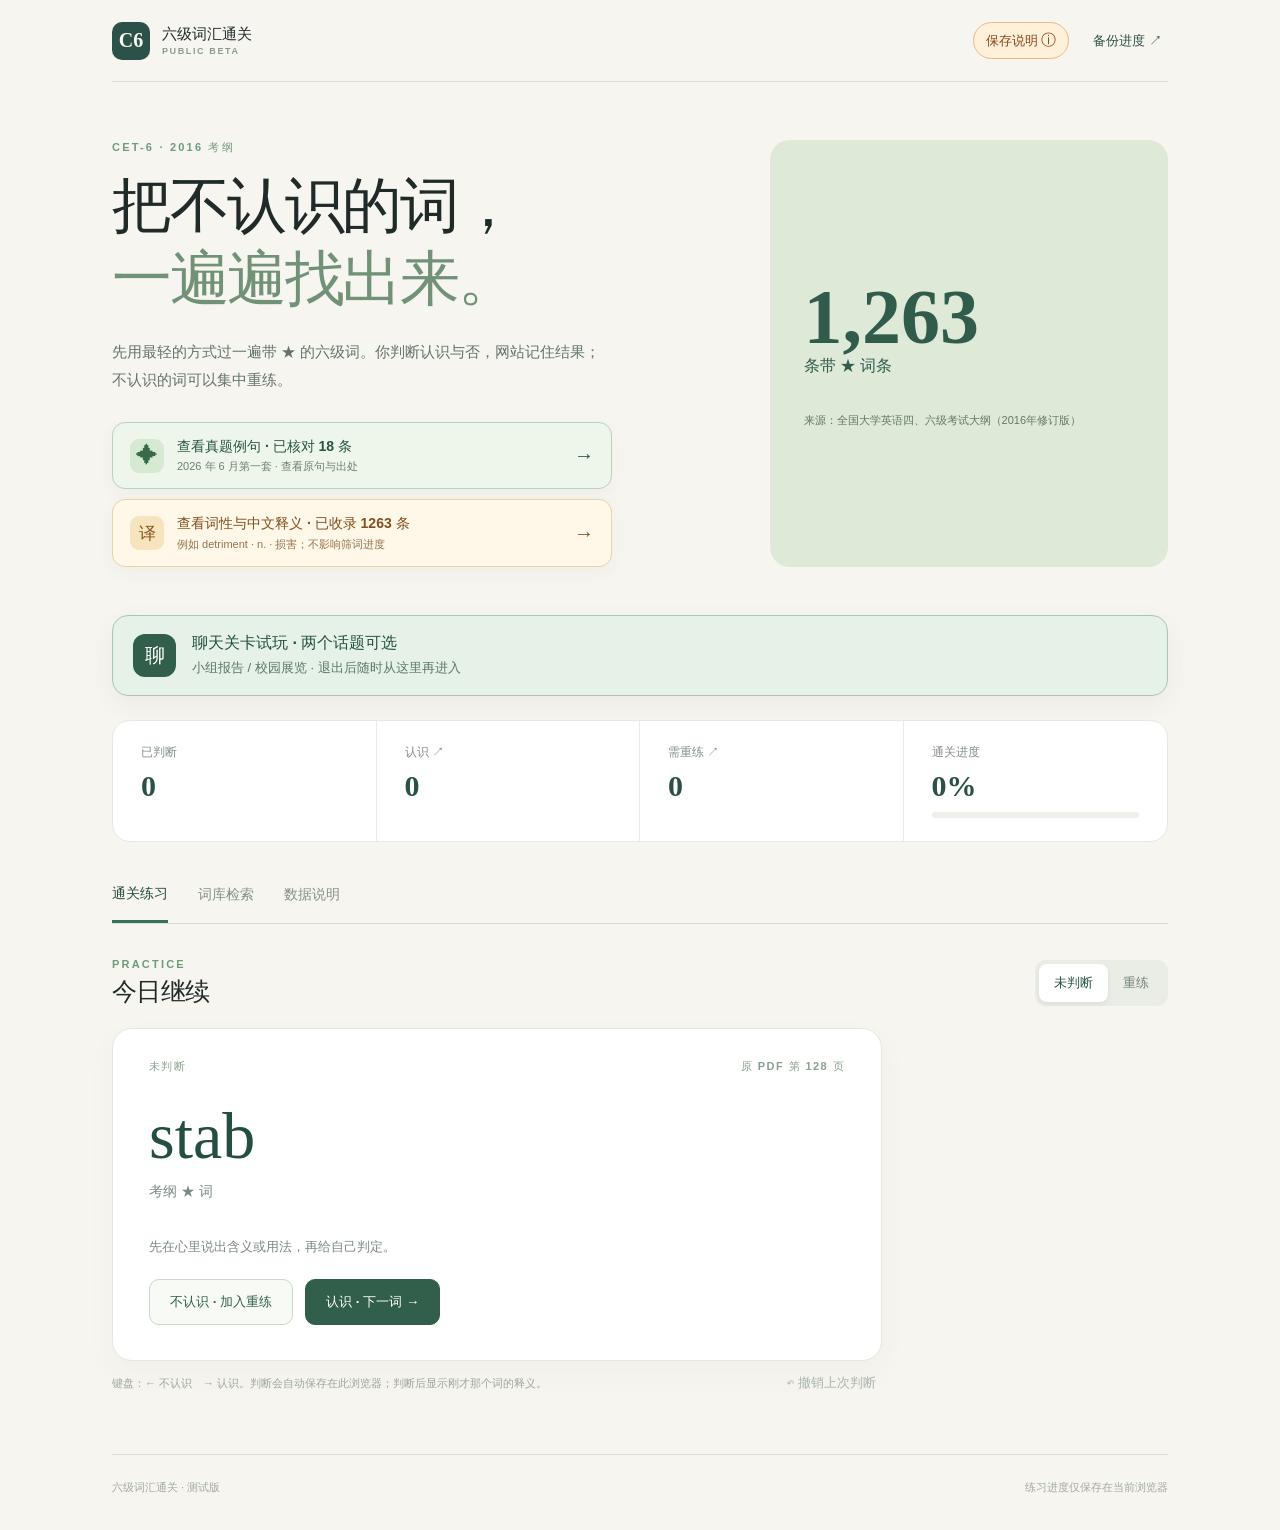
==== commit a7e9b76a: "Add files via upload 增加聊天记录灵感示例（2）" ====
--- a/index.html
+++ b/index.html
@@ -5,7 +5,7 @@
   <meta name="viewport" content="width=device-width, initial-scale=1">
   <meta name="theme-color" content="#f7f5ef">
   <title>六级词汇通关 · 测试版</title>
-  <link rel="stylesheet" href="./style.css?v=20261121-meanings-full">
+  <link rel="stylesheet" href="./style.css?v=20261121-chat-release">
 </head>
 <body>
   <div class="shell">
@@ -18,7 +18,7 @@
             <strong>温馨提示</strong>
             <p>每次判断都会自动保存在当前设备的当前浏览器中，无需手动存档，换 Wi-Fi 或移动数据也不影响已保存的记录。</p>
             <p>但换浏览器或设备不会自动同步进度。另外，请使用普通浏览模式，即，不要选择<strong>无痕模式／隐私浏览模式</strong>。</p>
-            <p>如果需要换浏览器或设备，可以在上一个设备或浏览器点击“备份进度”导出文件，再在新设备或浏览器中点击“数据说明”里的“导入进度备份”。</p>
+            <p>词汇判断和聊天话题记录都会包含在备份中。换浏览器或设备时，在旧设备点击“备份进度”导出，再在新设备的“数据说明”中导入。</p>
           </div>
         </details>
         <button id="backupButton" class="text-button" type="button">备份进度 ↗</button>
@@ -29,6 +29,7 @@
         <div><p class="eyebrow">CET-6 · 2016 考纲</p><h1>把不认识的词，<br><em>一遍遍找出来。</em></h1><p class="lede">先用最轻的方式过一遍带 ★ 的六级词。你判断认识与否，网站记住结果；不认识的词可以集中重练。</p><button id="openExamplesButton" class="examples-entry" type="button"><span class="examples-entry-icon" aria-hidden="true">✦</span><span><strong>查看真题例句 · 已核对 <span id="exampleCount">—</span> 条</strong><small>2026 年 6 月第一套 · 查看原句与出处</small></span><span class="examples-entry-arrow" aria-hidden="true">→</span></button><button id="openMeaningsButton" class="examples-entry meanings-entry" type="button"><span class="examples-entry-icon" aria-hidden="true">译</span><span><strong>查看词性与中文释义 · 已收录 <span id="heroMeaningCount">—</span> 条</strong><small>例如 detriment · n. · 损害；不影响筛词进度</small></span><span class="examples-entry-arrow" aria-hidden="true">→</span></button></div>
         <div class="hero-side"><div class="hero-number" id="heroTotal">—</div><div>条带 ★ 词条</div><span class="hero-foot">来源：全国大学英语四、六级考试大纲（2016年修订版）</span></div>
       </section>
+      <a class="chat-reentry" href="./chat-preview/index.html"><span class="chat-reentry-icon" aria-hidden="true">聊</span><span><strong>聊天关卡试玩 · 两个话题可选</strong><small>小组报告 / 校园展览 · 退出后随时从这里再进入</small></span></a>
       <section class="stats" aria-label="学习进度">
         <div><span>已判断</span><strong id="reviewedCount">0</strong></div><div><button id="knownStat" class="stat-inner" type="button" aria-label="查看认识的词"><span>认识 ↗</span><strong id="knownCount">0</strong></button></div><div><button id="unknownStat" class="stat-inner" type="button" aria-label="查看需重练的词"><span>需重练 ↗</span><strong id="unknownCount">0</strong></button></div><div class="progress-box"><span>通关进度</span><strong id="progressPercent">0%</strong><div class="track"><div id="progressFill"></div></div></div>
       </section>
@@ -45,7 +46,9 @@
     <footer>六级词汇通关 · 测试版 <span>练习进度仅保存在当前浏览器</span></footer>
   </div>
   <script src="./data/vocab.js" defer></script>
-  <script src="./data/meanings.js?v=20261121-meanings-full" defer></script>
-  <script src="./app.js?v=20261121-meanings-full" defer></script>
+  <script src="./data/meanings.js?v=20261121-chat-release" defer></script>
+  <script src="./chat-preview/topics.js" defer></script>
+  <script src="./chat-preview/progress.js" defer></script>
+  <script src="./app.js?v=20261121-chat-release" defer></script>
 </body>
 </html>
--- a/style.css
+++ b/style.css
@@ -6,3 +6,4 @@
 .examples-entry{display:flex;align-items:center;gap:13px;width:min(100%,500px);margin-top:28px;padding:14px 17px;text-align:left;background:#eef5ea;border:1px solid #b9d2b9;border-radius:13px;color:#285643;cursor:pointer;box-shadow:0 5px 18px #2b51460b}.examples-entry:hover{background:#e2f0df;border-color:#79a47f}.examples-entry:focus-visible{outline:2px solid #39705b;outline-offset:3px}.examples-entry-icon{display:grid;place-items:center;flex:none;width:34px;height:34px;border-radius:9px;background:#d6e9d2;color:#376a49;font-size:22px}.examples-entry strong,.examples-entry small{display:block}.examples-entry strong{font-size:14px;line-height:1.4}.examples-entry small{margin-top:3px;color:#6d826f;font-size:11px}.examples-entry-arrow{margin-left:auto;font-size:20px}.example-context{max-width:750px;margin:-3px 0 18px;color:#6d806f;font-size:12px;line-height:1.7}@media(max-width:700px){.examples-entry{margin-top:23px;padding:12px 13px}.examples-entry strong{font-size:12px}.examples-entry small{font-size:10px}}
 .review-feedback{max-width:770px;margin-top:14px;padding:16px 20px;background:#edf5eb;border:1px solid #c8dcc8;border-radius:12px;color:#315945;font-size:13px;line-height:1.6}.review-feedback strong{display:block;margin-bottom:7px}.review-feedback p,.word-meaning p{margin:4px 0}.word-meaning{margin-top:12px;padding:10px 12px;background:#f2f7ef;border-radius:8px;color:#3a6146;font-size:12px;line-height:1.5}.meaning-context{max-width:750px;margin:-3px 0 18px;color:#6d806f;font-size:12px;line-height:1.7}.example-context+.meaning-context{margin-top:-10px}
 .meanings-entry{margin-top:10px;background:#fff7e8;border-color:#e8d2a7;color:#80501f}.meanings-entry:hover{background:#ffefd4;border-color:#cfa768}.meanings-entry .examples-entry-icon{background:#f6e4bf;color:#8a551f;font-size:17px;font-weight:800}.meanings-entry small{color:#92744e}@media(max-width:900px) and (min-width:701px){.search-row{flex-wrap:wrap}.search-row input{flex-basis:100%}.search-row select{flex:1;max-width:none}}
+.chat-reentry{display:flex;align-items:center;gap:16px;margin:0 0 24px;padding:17px 20px;border:1px solid #a8c7b3;border-radius:16px;background:#e6f2e8;color:#244f3f;text-decoration:none;box-shadow:0 8px 24px #2b514610}.chat-reentry:hover{background:#d8ebdc}.chat-reentry:focus-visible{outline:3px solid #39705b;outline-offset:3px}.chat-reentry-icon{display:grid;place-items:center;flex:none;width:43px;height:43px;border-radius:12px;background:#315f4b;color:#fff;font-size:20px;font-weight:800}.chat-reentry strong,.chat-reentry small{display:block}.chat-reentry strong{font-size:16px}.chat-reentry small{margin-top:4px;color:#5b7768;font-size:13px;line-height:1.5}@media(max-width:700px){.chat-reentry{padding:14px;margin-bottom:18px}.chat-reentry strong{font-size:14px}.chat-reentry small{font-size:12px}}
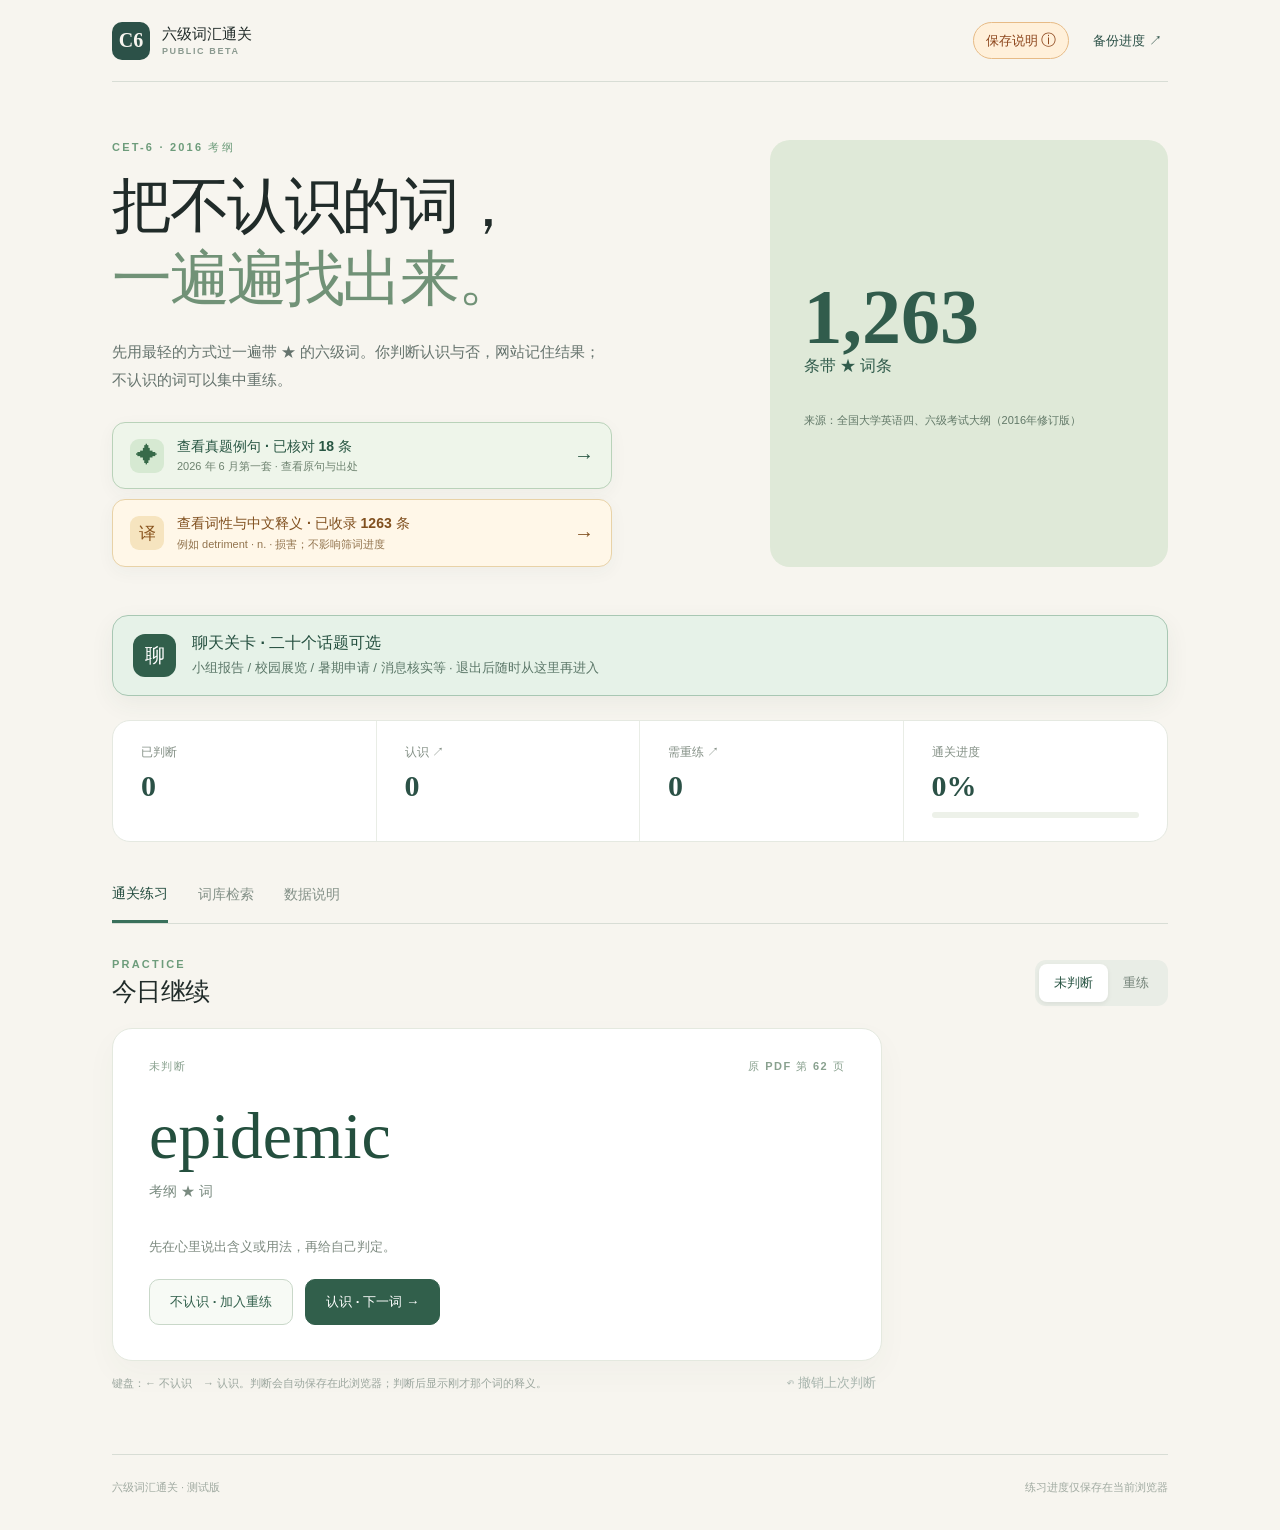
==== commit 14b12f74: "Add files via upload 增加聊天卡片（20）" ====
--- a/index.html
+++ b/index.html
@@ -5,7 +5,7 @@
   <meta name="viewport" content="width=device-width, initial-scale=1">
   <meta name="theme-color" content="#f7f5ef">
   <title>六级词汇通关 · 测试版</title>
-  <link rel="stylesheet" href="./style.css?v=20261121-chat-release">
+  <link rel="stylesheet" href="./style.css?v=20261122-20-topics">
 </head>
 <body>
   <div class="shell">
@@ -29,7 +29,7 @@
         <div><p class="eyebrow">CET-6 · 2016 考纲</p><h1>把不认识的词，<br><em>一遍遍找出来。</em></h1><p class="lede">先用最轻的方式过一遍带 ★ 的六级词。你判断认识与否，网站记住结果；不认识的词可以集中重练。</p><button id="openExamplesButton" class="examples-entry" type="button"><span class="examples-entry-icon" aria-hidden="true">✦</span><span><strong>查看真题例句 · 已核对 <span id="exampleCount">—</span> 条</strong><small>2026 年 6 月第一套 · 查看原句与出处</small></span><span class="examples-entry-arrow" aria-hidden="true">→</span></button><button id="openMeaningsButton" class="examples-entry meanings-entry" type="button"><span class="examples-entry-icon" aria-hidden="true">译</span><span><strong>查看词性与中文释义 · 已收录 <span id="heroMeaningCount">—</span> 条</strong><small>例如 detriment · n. · 损害；不影响筛词进度</small></span><span class="examples-entry-arrow" aria-hidden="true">→</span></button></div>
         <div class="hero-side"><div class="hero-number" id="heroTotal">—</div><div>条带 ★ 词条</div><span class="hero-foot">来源：全国大学英语四、六级考试大纲（2016年修订版）</span></div>
       </section>
-      <a class="chat-reentry" href="./chat-preview/index.html"><span class="chat-reentry-icon" aria-hidden="true">聊</span><span><strong>聊天关卡试玩 · 两个话题可选</strong><small>小组报告 / 校园展览 · 退出后随时从这里再进入</small></span></a>
+      <a class="chat-reentry" href="./chat-preview/index.html"><span class="chat-reentry-icon" aria-hidden="true">聊</span><span><strong>聊天关卡 · 二十个话题可选</strong><small>小组报告 / 校园展览 / 暑期申请 / 消息核实等 · 退出后随时从这里再进入</small></span></a>
       <section class="stats" aria-label="学习进度">
         <div><span>已判断</span><strong id="reviewedCount">0</strong></div><div><button id="knownStat" class="stat-inner" type="button" aria-label="查看认识的词"><span>认识 ↗</span><strong id="knownCount">0</strong></button></div><div><button id="unknownStat" class="stat-inner" type="button" aria-label="查看需重练的词"><span>需重练 ↗</span><strong id="unknownCount">0</strong></button></div><div class="progress-box"><span>通关进度</span><strong id="progressPercent">0%</strong><div class="track"><div id="progressFill"></div></div></div>
       </section>
@@ -46,9 +46,10 @@
     <footer>六级词汇通关 · 测试版 <span>练习进度仅保存在当前浏览器</span></footer>
   </div>
   <script src="./data/vocab.js" defer></script>
-  <script src="./data/meanings.js?v=20261121-chat-release" defer></script>
+  <script src="./data/meanings.js?v=20261122-20-topics" defer></script>
   <script src="./chat-preview/topics.js" defer></script>
   <script src="./chat-preview/progress.js" defer></script>
-  <script src="./app.js?v=20261121-chat-release" defer></script>
+  <script src="./app.js?v=20261122-20-topics" defer></script>
 </body>
 </html>
+
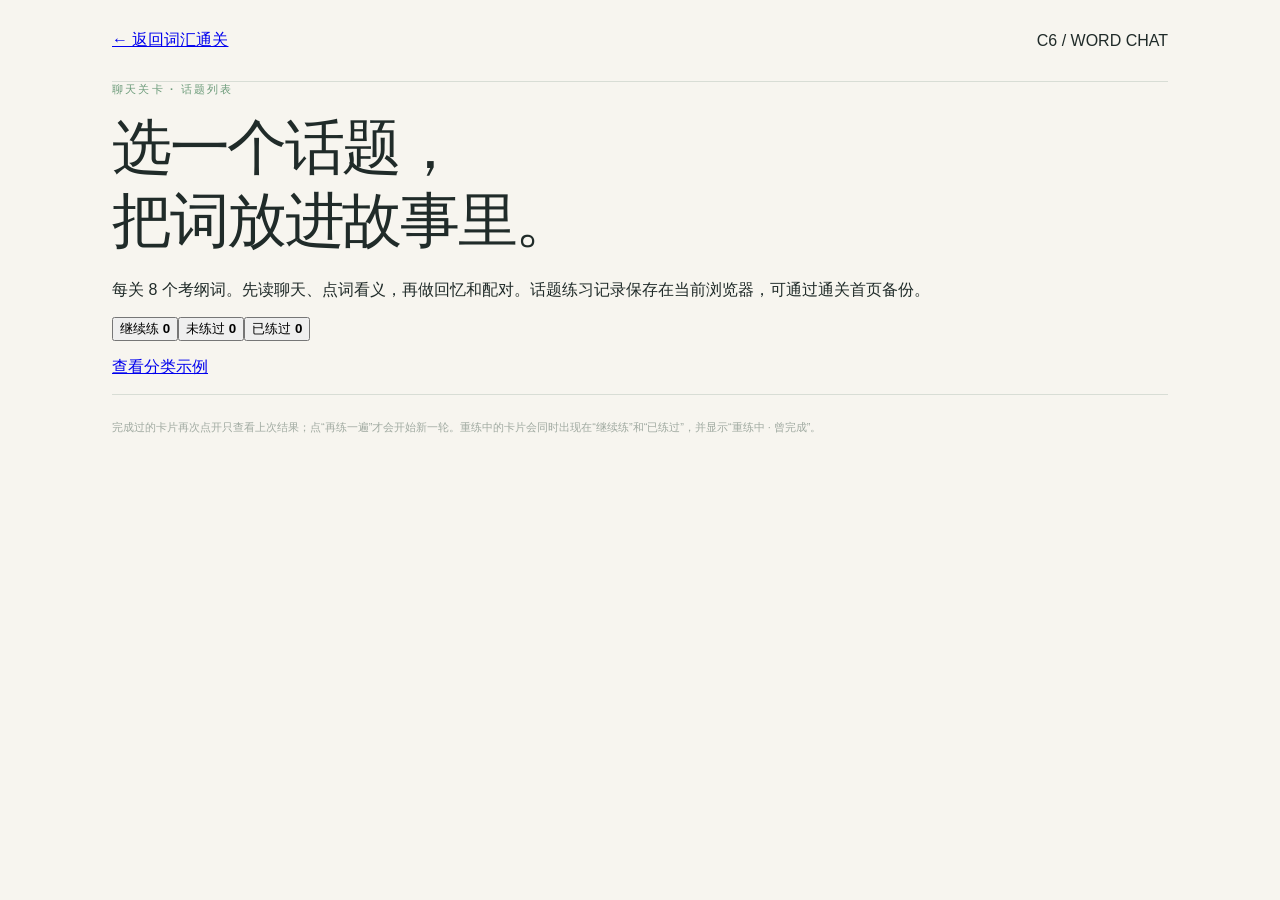
==== commit 40466862: "Add files via upload 聊天卡片的标签与分类更新" ====
--- a/index.html
+++ b/index.html
@@ -3,53 +3,55 @@
 <head>
   <meta charset="utf-8">
   <meta name="viewport" content="width=device-width, initial-scale=1">
-  <meta name="theme-color" content="#f7f5ef">
-  <title>六级词汇通关 · 测试版</title>
-  <link rel="stylesheet" href="./style.css?v=20261122-20-topics">
+  <title>六级词汇通关 · 聊天关卡</title>
+  <link rel="stylesheet" href="./style.css">
+  <link rel="stylesheet" href="./topics.css?v=20261123-repeat-state">
+  <script src="./topics.js" defer></script>
+  <script src="./progress.js" defer></script>
+  <script src="./topics-page.js?v=20261123-repeat-state" defer></script>
+  <script src="./play.js?v=20261123-repeat-state" defer></script>
 </head>
 <body>
-  <div class="shell">
+  <main id="topicsView" class="shell hidden">
+    <header class="topbar"><a href="../index.html" class="back">← 返回词汇通关</a><span class="badge">C6 / WORD CHAT</span></header>
+    <section class="intro"><p class="eyebrow">聊天关卡 · 话题列表</p><h1>选一个话题，<br>把词放进故事里。</h1><p>每关 8 个考纲词。先读聊天、点词看义，再做回忆和配对。话题练习记录保存在当前浏览器，可通过通关首页备份。</p></section>
+    <nav class="topic-summary" aria-label="按练习状态筛选话题"><button id="continueFilter" type="button" aria-pressed="false">继续练 <strong id="continueTotal">0</strong></button><button id="unplayedFilter" type="button" aria-pressed="false">未练过 <strong id="unplayedTotal">0</strong></button><button id="completedFilter" type="button" aria-pressed="false">已练过 <strong id="completedTotal">0</strong></button></nav>
+    <p class="demo-switch"><a id="demoToggle" href="./index.html?demo=1">查看分类示例</a><span id="demoNotice" class="hidden">这里展示模拟状态，不写入你的练习记录。</span></p>
+    <section id="continueSection" class="topic-section hidden"><h2>继续练 <small id="continueCount"></small></h2><div id="continueGrid" class="topic-grid"></div></section>
+    <section id="unplayedSection" class="topic-section hidden"><h2>未练过 <small id="unplayedCount"></small></h2><div id="unplayedGrid" class="topic-grid"></div></section>
+    <section id="completedSection" class="topic-section hidden"><h2>已练过 <small id="completedCount"></small></h2><div id="completedGrid" class="topic-grid"></div></section>
+    <footer>完成过的卡片再次点开只查看上次结果；点“再练一遍”才会开始新一轮。重练中的卡片会同时出现在“继续练”和“已练过”，并显示“重练中 · 曾完成”。</footer>
+  </main>
+  <main id="playView" class="shell hidden">
     <header class="topbar">
-      <div class="brand"><span class="brand-mark">C6</span><span>六级词汇通关 <small>PUBLIC BETA</small></span></div>
-      <div class="top-actions">
-        <details class="backup-help">
-          <summary>保存说明 <span aria-hidden="true">ⓘ</span></summary>
-          <div class="backup-help-content">
-            <strong>温馨提示</strong>
-            <p>每次判断都会自动保存在当前设备的当前浏览器中，无需手动存档，换 Wi-Fi 或移动数据也不影响已保存的记录。</p>
-            <p>但换浏览器或设备不会自动同步进度。另外，请使用普通浏览模式，即，不要选择<strong>无痕模式／隐私浏览模式</strong>。</p>
-            <p>词汇判断和聊天话题记录都会包含在备份中。换浏览器或设备时，在旧设备点击“备份进度”导出，再在新设备的“数据说明”中导入。</p>
-          </div>
-        </details>
-        <button id="backupButton" class="text-button" type="button">备份进度 ↗</button>
+      <a href="./index.html" class="back">← 所有聊天主题</a>
+      <span class="badge">C6 / WORD CHAT</span>
+    </header>
+    <section class="intro">
+      <p class="eyebrow">原创练习 · 聊天关卡</p>
+      <h1 id="topicTitle">聊天关卡</h1>
+      <p>先看聊天猜意思，再点词核对。读完后做两轮回忆。聊天是记忆情境，下方英文句子展示自然用法。</p>
+      <div class="stepbar" aria-label="练习步骤"><span class="active" data-step="0">聊天</span><span data-step="1">速查</span><span data-step="2">回忆</span><span data-step="3">配对</span></div>
+      <p id="saveNotice" class="hidden" role="alert"></p>
+    </section>
+    <section id="chatStep" class="stage">
+      <div class="phone">
+        <div class="phone-head"><span class="avatar" id="topicIcon">组</span><div><strong id="chatName">报告讨论组</strong><small id="chatSubtitle">3 位成员</small></div><span class="dots">•••</span></div>
+        <div class="chat-scroll" id="messages" aria-live="polite"></div>
+        <div class="phone-foot"><button id="nextMessage" class="primary">读下一条消息</button><span id="chatDone" class="hidden">对话已读完，点绿色单词可查看意思</span></div>
       </div>
-    </header>
-    <main>
-      <section class="hero">
-        <div><p class="eyebrow">CET-6 · 2016 考纲</p><h1>把不认识的词，<br><em>一遍遍找出来。</em></h1><p class="lede">先用最轻的方式过一遍带 ★ 的六级词。你判断认识与否，网站记住结果；不认识的词可以集中重练。</p><button id="openExamplesButton" class="examples-entry" type="button"><span class="examples-entry-icon" aria-hidden="true">✦</span><span><strong>查看真题例句 · 已核对 <span id="exampleCount">—</span> 条</strong><small>2026 年 6 月第一套 · 查看原句与出处</small></span><span class="examples-entry-arrow" aria-hidden="true">→</span></button><button id="openMeaningsButton" class="examples-entry meanings-entry" type="button"><span class="examples-entry-icon" aria-hidden="true">译</span><span><strong>查看词性与中文释义 · 已收录 <span id="heroMeaningCount">—</span> 条</strong><small>例如 detriment · n. · 损害；不影响筛词进度</small></span><span class="examples-entry-arrow" aria-hidden="true">→</span></button></div>
-        <div class="hero-side"><div class="hero-number" id="heroTotal">—</div><div>条带 ★ 词条</div><span class="hero-foot">来源：全国大学英语四、六级考试大纲（2016年修订版）</span></div>
-      </section>
-      <a class="chat-reentry" href="./chat-preview/index.html"><span class="chat-reentry-icon" aria-hidden="true">聊</span><span><strong>聊天关卡 · 二十个话题可选</strong><small>小组报告 / 校园展览 / 暑期申请 / 消息核实等 · 退出后随时从这里再进入</small></span></a>
-      <section class="stats" aria-label="学习进度">
-        <div><span>已判断</span><strong id="reviewedCount">0</strong></div><div><button id="knownStat" class="stat-inner" type="button" aria-label="查看认识的词"><span>认识 ↗</span><strong id="knownCount">0</strong></button></div><div><button id="unknownStat" class="stat-inner" type="button" aria-label="查看需重练的词"><span>需重练 ↗</span><strong id="unknownCount">0</strong></button></div><div class="progress-box"><span>通关进度</span><strong id="progressPercent">0%</strong><div class="track"><div id="progressFill"></div></div></div>
-      </section>
-      <nav class="tabs" aria-label="功能切换"><button class="active" data-tab="practice" type="button">通关练习</button><button data-tab="library" type="button">词库检索</button><button data-tab="about" type="button">数据说明</button></nav>
-      <section id="practicePanel" class="panel practice-panel">
-        <div class="panel-heading"><div><p class="eyebrow">PRACTICE</p><h2 id="practiceTitle">今日继续</h2></div><div class="mode-switch"><button data-mode="new" class="active" type="button">未判断</button><button data-mode="unknown" type="button">重练</button></div></div>
-        <div class="card" id="wordCard"><div class="card-top"><span id="cardMode">未判断</span><span id="cardIndex">—</span></div><div class="word" id="currentWord">载入中…</div><div id="wordForms" class="forms"></div><p class="self-check">先在心里说出含义或用法，再给自己判定。</p><div id="exampleBox" class="example hidden"></div><div class="card-actions"><button id="unknownButton" class="secondary" type="button">不认识 · 加入重练</button><button id="knownButton" class="primary" type="button">认识 · 下一词 →</button></div></div>
-        <div id="reviewFeedback" class="review-feedback hidden" role="status" aria-live="polite"></div>
-        <div class="practice-footer"><p class="hint">键盘：← 不认识　→ 认识。判断会自动保存在此浏览器；判断后显示刚才那个词的释义。</p><button id="undoButton" class="text-button" type="button" disabled>↶ 撤销上次判断</button></div>
-      </section>
-      <section id="libraryPanel" class="panel hidden"><div class="panel-heading"><div><p class="eyebrow">LIBRARY</p><h2 id="libraryTitle">查找考纲词</h2></div><span id="resultCount" class="count-pill"></span></div><p id="exampleContext" class="example-context hidden">以下为 2026 年 6 月第一套中已核对的短例句，附原卷出处；目前不代表历年词频。</p><p id="meaningContext" class="meaning-context">释义在判断后显示：有真题的词区分“常见义”和“本句义”；自动匹配释义可在后续校对。</p><div class="search-row"><input id="searchInput" type="search" placeholder="输入英文单词或词形，例如 transition" autocomplete="off" aria-label="搜索词汇"><select id="statusFilter" aria-label="筛选状态"><option value="all">全部状态</option><option value="new">未判断</option><option value="known">认识</option><option value="unknown">需重练</option></select><select id="exampleFilter" aria-label="筛选真题例句"><option value="all">全部词条</option><option value="with">有真题例句</option></select><select id="meaningFilter" aria-label="筛选已填释义"><option value="all">全部释义状态</option><option value="with">有中文释义</option></select></div><div id="wordList" class="word-list"></div><div class="list-footer"><button id="moreButton" type="button" class="text-button">显示更多 ↓</button></div></section>
-      <section id="aboutPanel" class="panel hidden"><div class="panel-heading"><div><p class="eyebrow">ABOUT THE DATA</p><h2>测试版包含什么</h2></div></div><div class="about-grid"><div><b>考纲词表</b><p>从 2016 版大纲提取带 ★ 的词条行。原表一行可能同时列出派生词或拼写变体，练习卡以该行首词为主词展示。</p></div><div><b>真题对应</b><p>已对 2026 年 6 月第一套的扫描页进行本地 OCR，并从原图核对了 18 条短例句。其余 OCR 候选未核对，不会显示为真题例句；目前不代表历年词频。</p></div><div><b>进度保存</b><p>只存于当前浏览器。可以导出 JSON 备份，换设备时导入；清除浏览器数据前请先备份。</p></div><div><b>释义</b><p>本版已收录 <span id="meaningCount">—</span> 条考纲主词的常见义，其中 18 条另标真题中实际词形的句中义。判断后显示释义；其余释义基于 <a href="https://github.com/skywind3000/ECDICT" target="_blank" rel="noopener noreferrer">ECDICT</a>（MIT）词典自动匹配，可能需要后续校对；词性采用 n.、v.、adj. 等缩写。</p></div></div><button id="importButton" class="outline-button" type="button">导入进度备份</button><input id="importFile" type="file" accept="application/json,.json" hidden></section>
-    </main>
-    <footer>六级词汇通关 · 测试版 <span>练习进度仅保存在当前浏览器</span></footer>
-  </div>
-  <script src="./data/vocab.js" defer></script>
-  <script src="./data/meanings.js?v=20261122-20-topics" defer></script>
-  <script src="./chat-preview/topics.js" defer></script>
-  <script src="./chat-preview/progress.js" defer></script>
-  <script src="./app.js?v=20261122-20-topics" defer></script>
+      <aside class="side-card">
+        <p class="eyebrow">这关怎么练</p><h2>先理解情境</h2>
+        <p>中文聊天里嵌入英文词，是帮助联想的记忆方式。真实英语怎么说，点词后会给一条自然英文句子。</p>
+        <div class="meter"><span id="seenCount">已查看 0 个词</span><div><i id="seenBar"></i></div></div>
+        <button id="toLookup" class="primary">继续：词汇速查</button>
+      </aside>
+    </section>
+    <section id="lookupStep" class="stage single hidden"><div class="section-head"><div><p class="eyebrow">02 / 词汇速查</p><h2>刚才的词，再看一眼</h2></div><p>先回想，再点开核对。这里的中文是本段聊天的意思。</p></div><div id="lookupList" class="lookup-list"></div><button id="toRecall" class="primary next">继续：英文回忆</button></section>
+    <section id="recallStep" class="stage single hidden"><div class="section-head"><div><p class="eyebrow">03 / 英文 → 中文</p><h2>看到英文，你能想起来吗？</h2></div><p>先在心里说出意思，再翻卡并诚实选择。试玩结果不会修改通关记录。</p></div><div class="recall-card"><span id="recallProgress" class="eyebrow"></span><strong id="recallWord"></strong><button id="reveal" class="outline">显示本句义</button><p id="recallAnswer" class="answer hidden"></p><div id="recallChoices" class="choices hidden"><button data-grade="remembered">想起来了</button><button data-grade="hesitated">犹豫了</button><button data-grade="forgot">没想起来</button></div></div></section>
+    <section id="matchStep" class="stage single hidden"><div class="section-head"><div><p class="eyebrow">04 / 中英文配对</p><h2>把词与本句义连起来</h2></div><p>先点一个英文，再点对应中文。配错可以继续试。</p></div><p id="matchStatus" class="match-status" aria-live="polite"></p><div class="match-grid"><div id="englishList"></div><div id="chineseList"></div></div><div id="finish" class="finish hidden"><h3 id="finishTitle">这一关完成了</h3><p id="finishStats"></p><button id="restart" class="outline">再练一遍</button><a href="../index.html">返回词汇通关</a></div></section>
+    <footer>本关为原创练习，不是真题。聊天中的中英混合表达仅用于记忆；点击单词查看自然英文用法。<a href="../index.html">返回词汇通关</a></footer>
+  </main>
 </body>
 </html>
 
